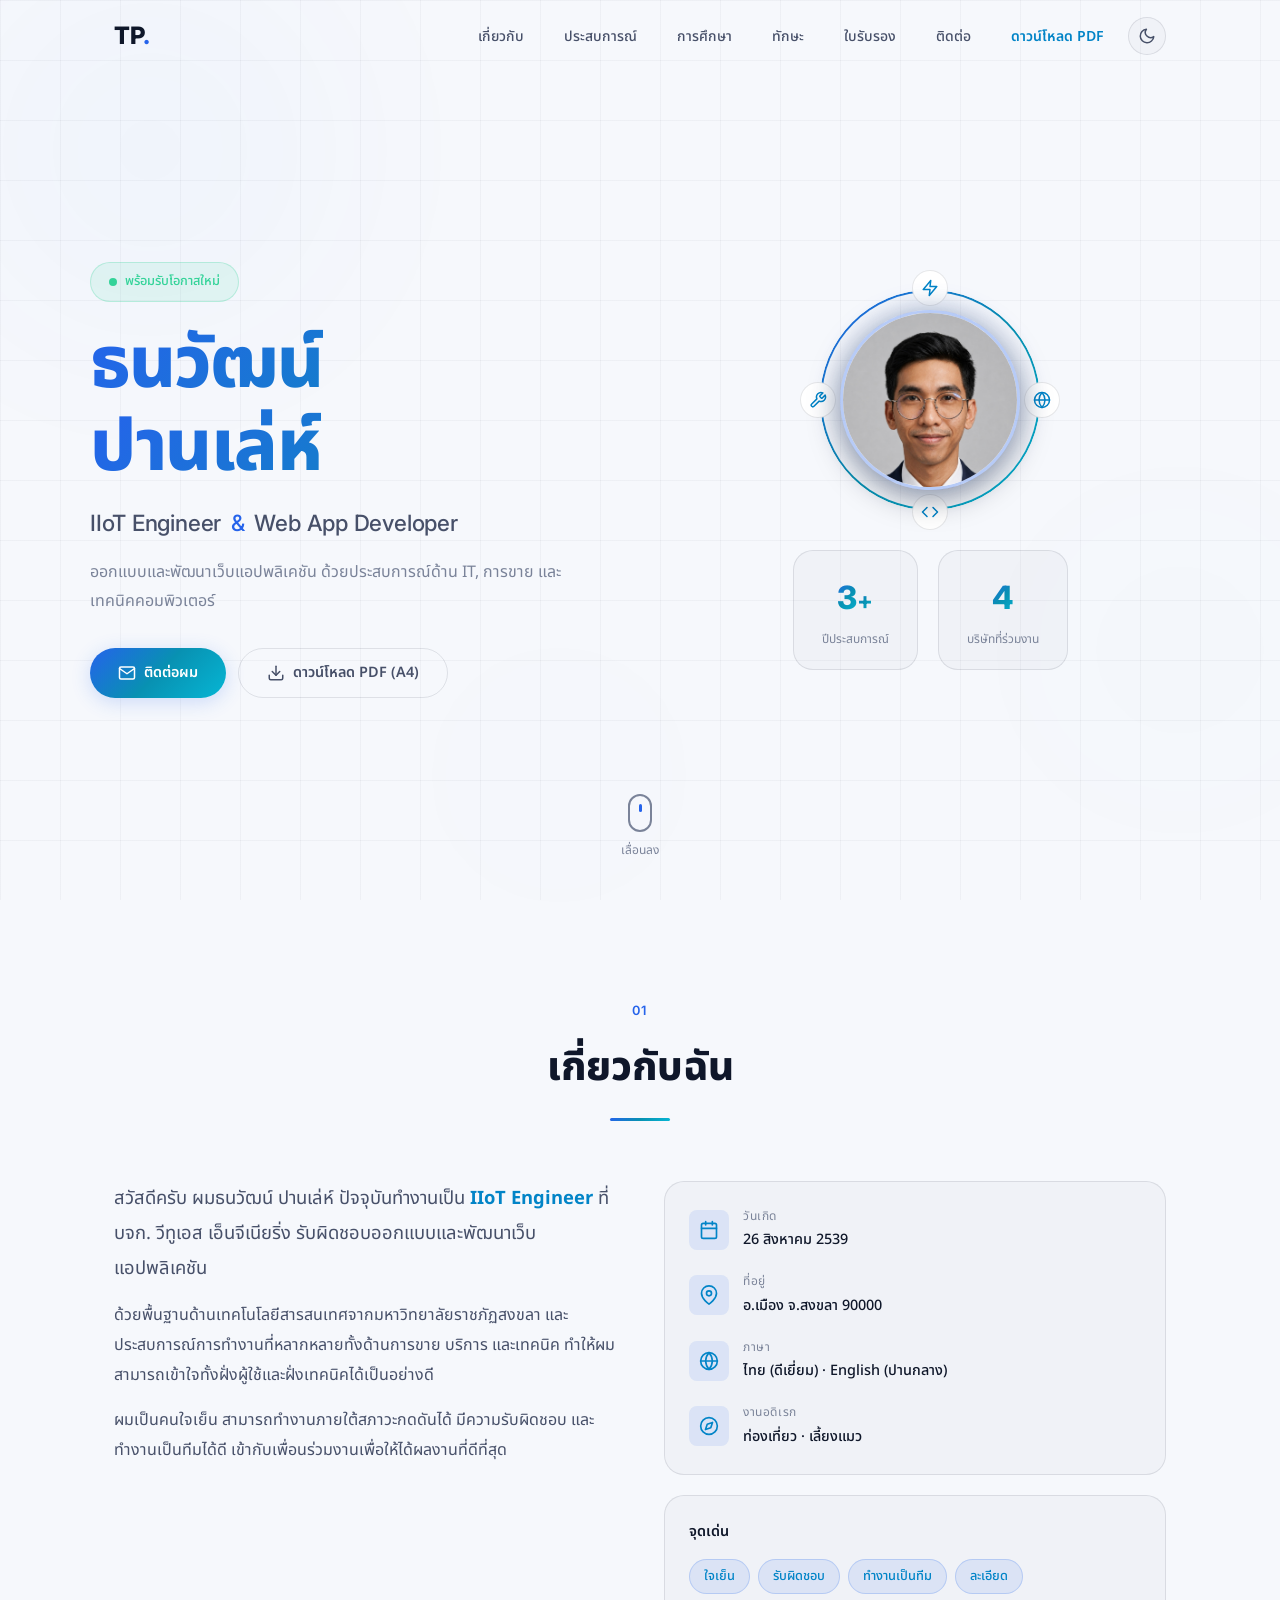
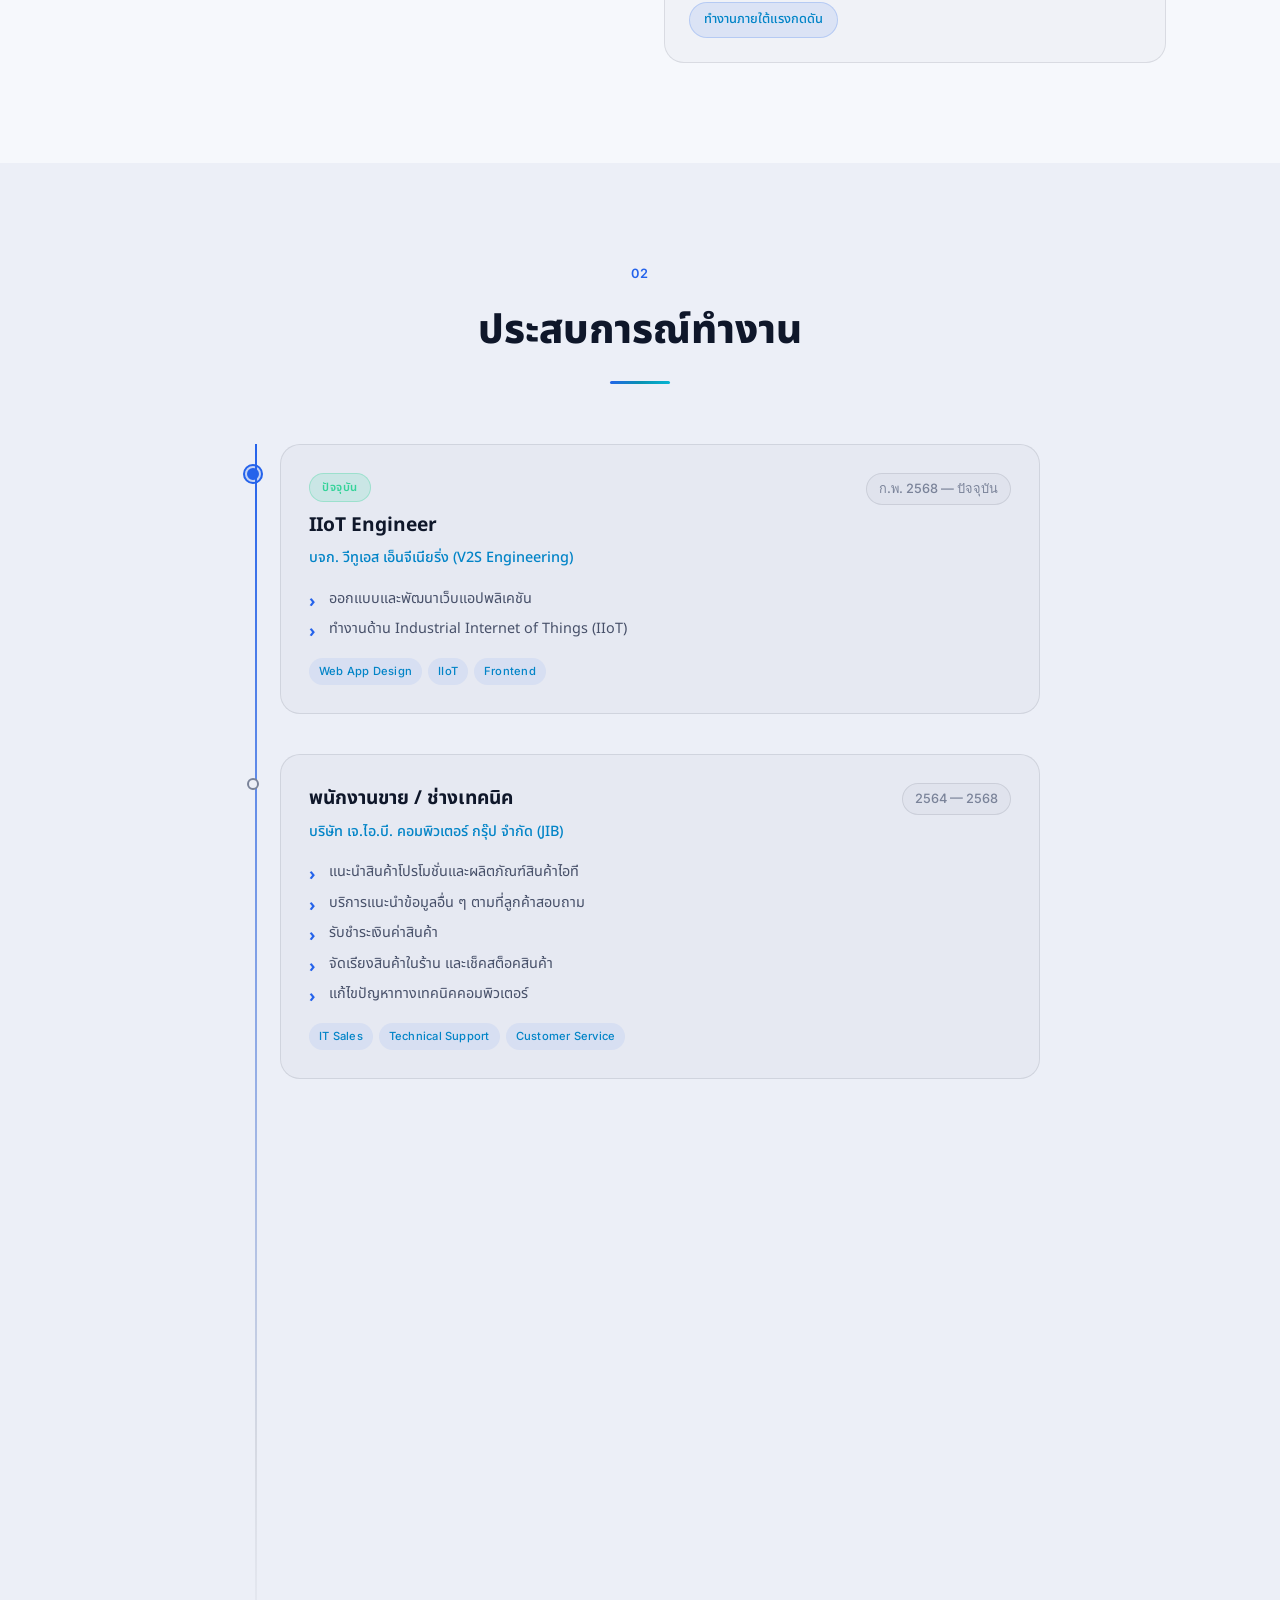
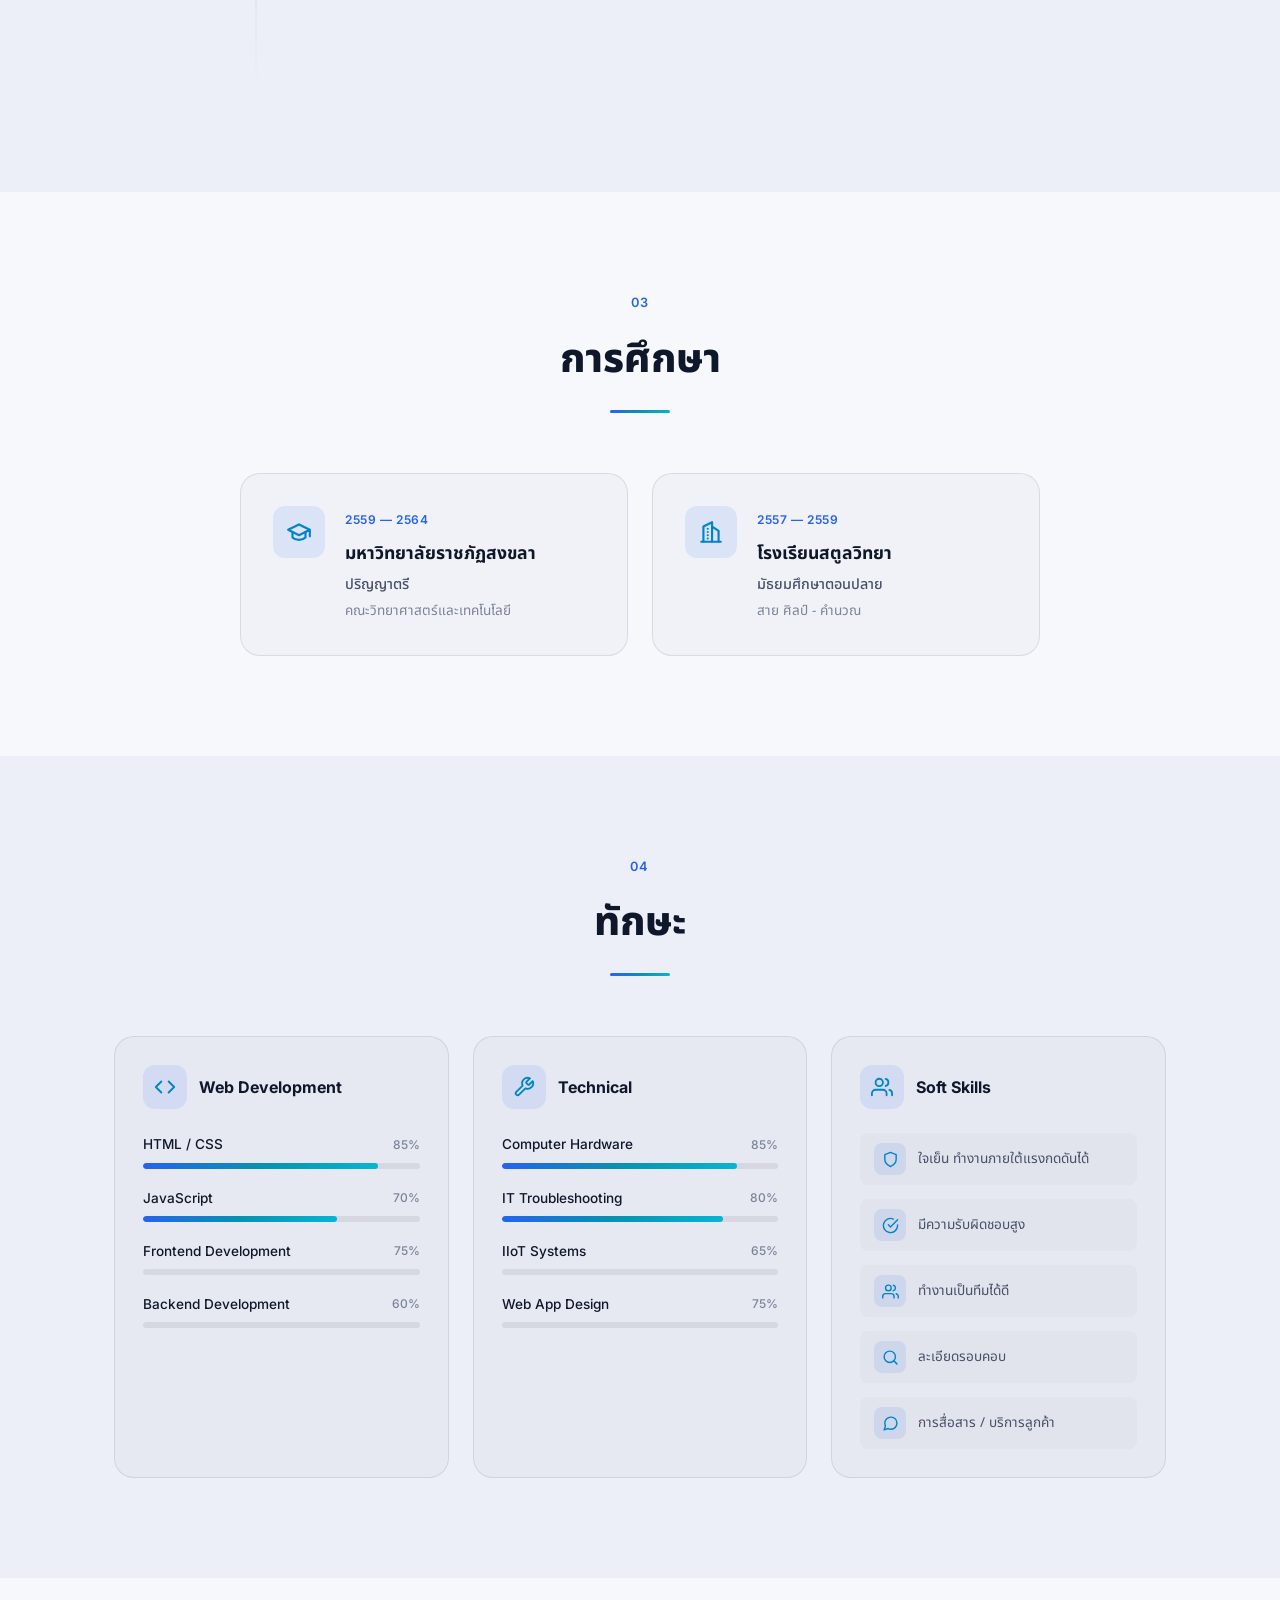
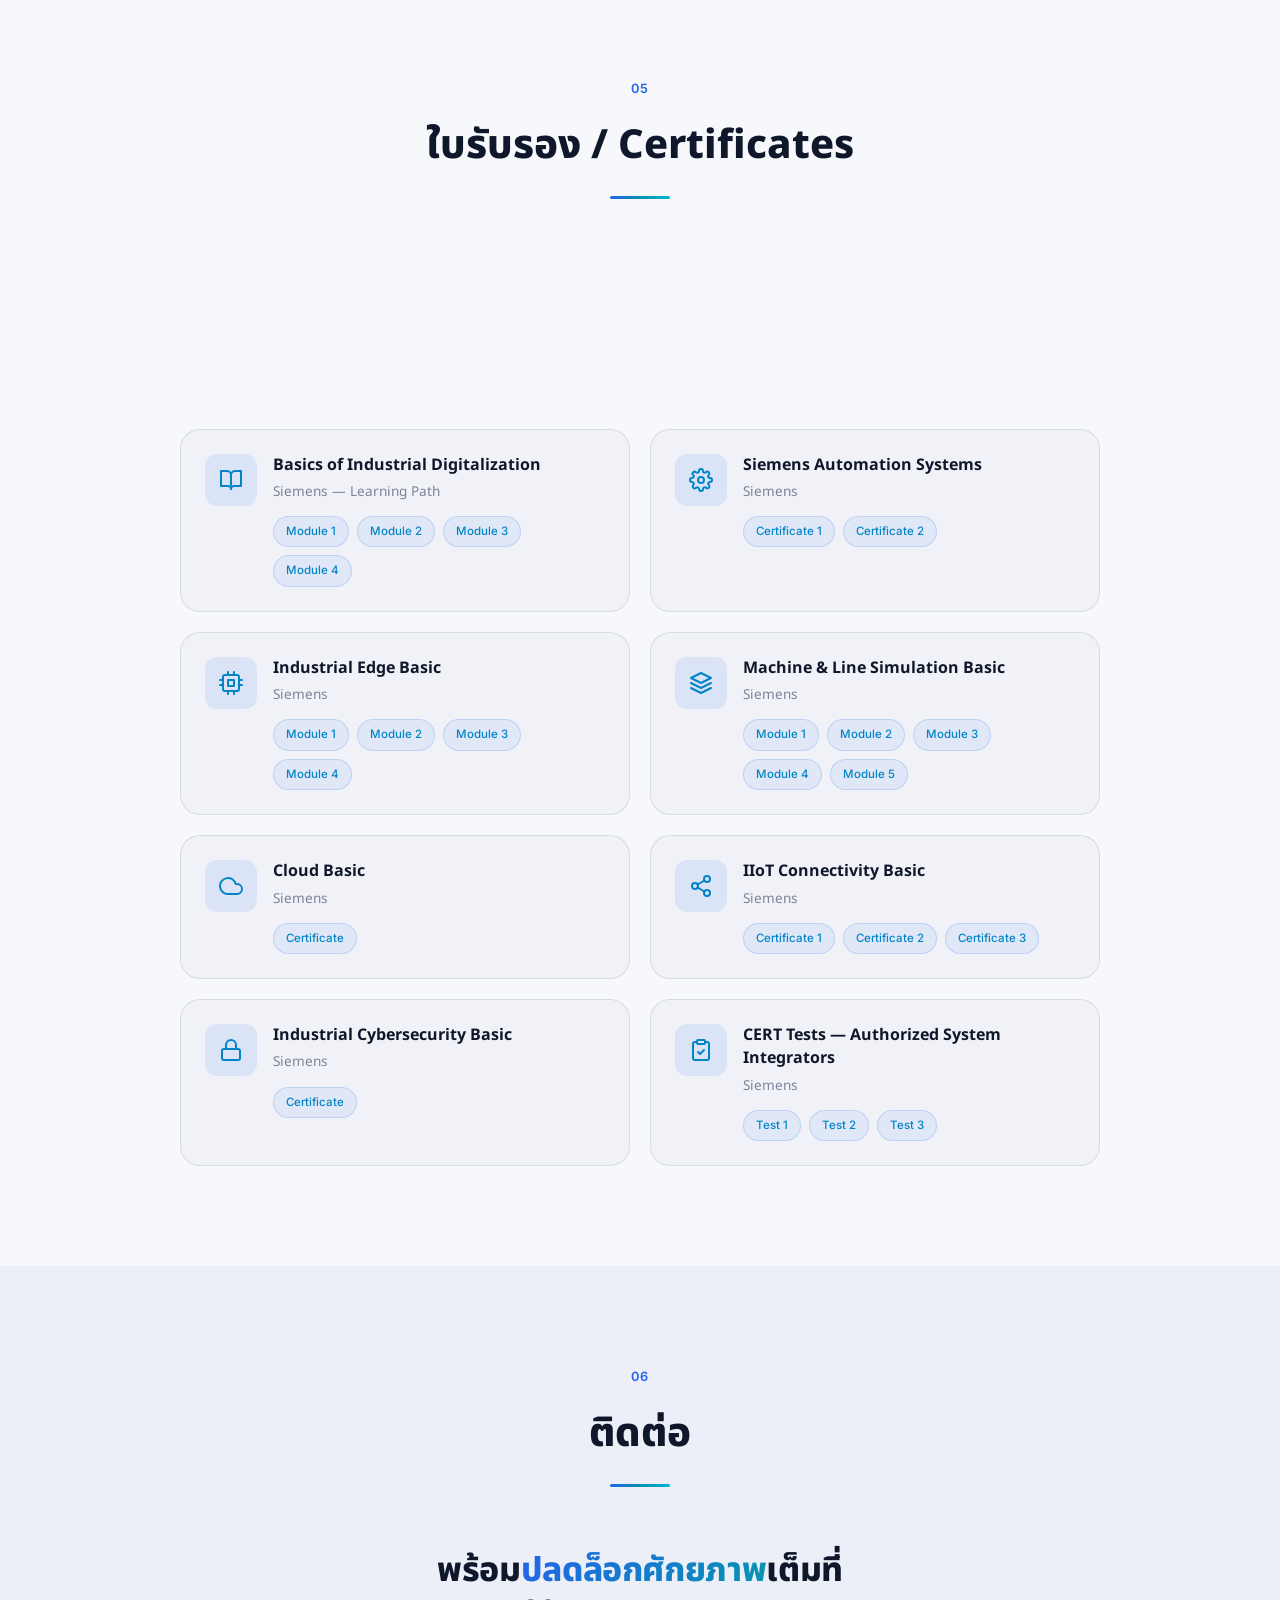
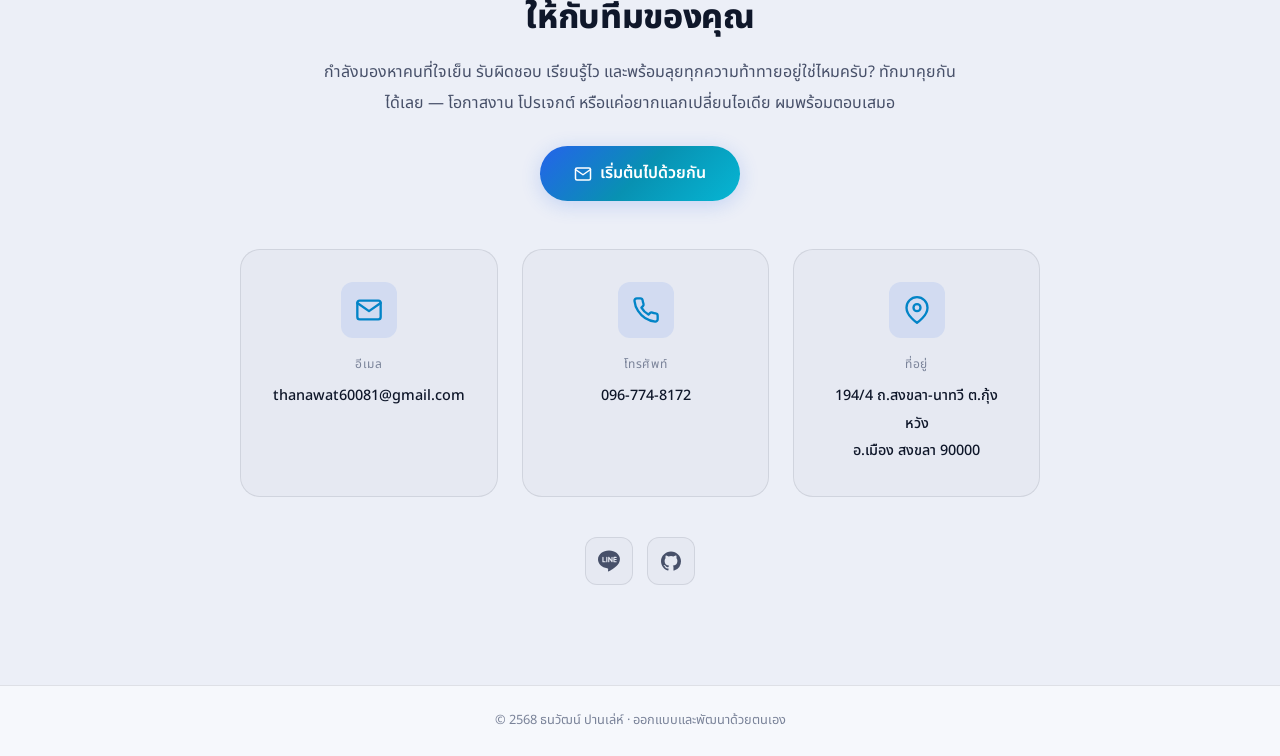
==== index.html @ e99da999 "Initial commit: resume website (single-page A4 PDF, no certificates) Co-Authored-By: Claude Opus 4.8" ====
<!DOCTYPE html>
<html lang="th">
<head>
    <meta charset="UTF-8">
    <meta name="viewport" content="width=device-width, initial-scale=1.0">
    <meta name="description" content="Resume - ธนวัฒน์ ปานเล่ห์ | IIoT Engineer & Web Developer">
    <title>ธนวัฒน์ ปานเล่ห์ — Resume</title>
    <script>
        // Apply saved/system theme before paint to avoid flash
        (function () {
            var t = localStorage.getItem('theme');
            if (t === 'light' || (!t && window.matchMedia('(prefers-color-scheme: light)').matches)) {
                document.documentElement.setAttribute('data-theme', 'light');
            }
        })();
    </script>
    <link rel="preconnect" href="https://fonts.googleapis.com">
    <link rel="preconnect" href="https://fonts.gstatic.com" crossorigin>
    <link href="https://fonts.googleapis.com/css2?family=Inter:wght@300;400;500;600;700;800;900&family=Noto+Sans+Thai:wght@300;400;500;600;700;800&display=swap" rel="stylesheet">
    <link rel="stylesheet" href="style.css?v=5">
</head>
<body>
    <!-- Scroll Progress -->
    <div class="scroll-progress" id="scrollProgress"></div>

    <!-- Animated Background -->
    <div class="bg-grid"></div>
    <div class="bg-glow bg-glow-1"></div>
    <div class="bg-glow bg-glow-2"></div>
    <div class="bg-glow bg-glow-3"></div>

    <!-- Navigation -->
    <nav class="nav" id="mainNav">
        <div class="nav-inner">
            <a href="#hero" class="nav-logo">TP<span class="accent-dot">.</span></a>
            <div class="nav-right">
                <div class="nav-links">
                    <a href="#about" class="nav-link" data-section="about">เกี่ยวกับ</a>
                    <a href="#experience" class="nav-link" data-section="experience">ประสบการณ์</a>
                    <a href="#education" class="nav-link" data-section="education">การศึกษา</a>
                    <a href="#skills" class="nav-link" data-section="skills">ทักษะ</a>
                    <a href="#certificates" class="nav-link" data-section="certificates">ใบรับรอง</a>
                    <a href="#contact" class="nav-link" data-section="contact">ติดต่อ</a>
                    <a href="Thanawat_Panley_Resume.pdf" download="Thanawat_Panley_Resume.pdf" class="nav-link" style="color: var(--accent-light); font-weight: 600;">ดาวน์โหลด PDF</a>
                </div>
                <button class="theme-toggle" id="themeToggle" aria-label="สลับโหมดสว่าง/มืด">
                    <svg class="icon-sun" width="18" height="18" viewBox="0 0 24 24" fill="none" stroke="currentColor" stroke-width="2" stroke-linecap="round" stroke-linejoin="round"><circle cx="12" cy="12" r="5"/><line x1="12" y1="1" x2="12" y2="3"/><line x1="12" y1="21" x2="12" y2="23"/><line x1="4.22" y1="4.22" x2="5.64" y2="5.64"/><line x1="18.36" y1="18.36" x2="19.78" y2="19.78"/><line x1="1" y1="12" x2="3" y2="12"/><line x1="21" y1="12" x2="23" y2="12"/><line x1="4.22" y1="19.78" x2="5.64" y2="18.36"/><line x1="18.36" y1="5.64" x2="19.78" y2="4.22"/></svg>
                    <svg class="icon-moon" width="18" height="18" viewBox="0 0 24 24" fill="none" stroke="currentColor" stroke-width="2" stroke-linecap="round" stroke-linejoin="round"><path d="M21 12.79A9 9 0 1 1 11.21 3 7 7 0 0 0 21 12.79z"/></svg>
                </button>
                <button class="nav-menu-btn" id="menuBtn" aria-label="Toggle menu">
                    <span></span><span></span><span></span>
                </button>
            </div>
        </div>
    </nav>

    <!-- Mobile Menu -->
    <div class="mobile-menu" id="mobileMenu">
        <a href="#about" class="mobile-link">เกี่ยวกับ</a>
        <a href="#experience" class="mobile-link">ประสบการณ์</a>
        <a href="#education" class="mobile-link">การศึกษา</a>
        <a href="#skills" class="mobile-link">ทักษะ</a>
        <a href="#certificates" class="mobile-link">ใบรับรอง</a>
        <a href="#contact" class="mobile-link">ติดต่อ</a>
        <a href="Thanawat_Panley_Resume.pdf" download="Thanawat_Panley_Resume.pdf" class="mobile-link" style="color: var(--accent-light); font-weight: 600;">ดาวน์โหลด PDF</a>
    </div>

    <!-- Hero Section -->
    <section class="hero" id="hero">
        <div class="hero-content">
            <div class="hero-text">
                <div class="hero-badge animate-in">
                    <span class="status-dot"></span>
                    พร้อมรับโอกาสใหม่
                </div>
                <h1 class="hero-name animate-in delay-1">
                    <span class="hero-name-th">ธนวัฒน์</span>
                    <span class="hero-name-th">ปานเล่ห์</span>
                </h1>
                <p class="hero-title animate-in delay-2">IIoT Engineer <span class="title-divider">&</span> Web App Developer</p>
                <p class="hero-subtitle animate-in delay-3">
                    ออกแบบและพัฒนาเว็บแอปพลิเคชัน ด้วยประสบการณ์ด้าน IT, การขาย และเทคนิคคอมพิวเตอร์
                </p>
                <div class="hero-actions animate-in delay-4">
                    <a href="#contact" class="btn btn-primary">
                        <svg width="18" height="18" viewBox="0 0 24 24" fill="none" stroke="currentColor" stroke-width="2" stroke-linecap="round" stroke-linejoin="round"><path d="M4 4h16c1.1 0 2 .9 2 2v12c0 1.1-.9 2-2 2H4c-1.1 0-2-.9-2-2V6c0-1.1.9-2 2-2z"/><polyline points="22,6 12,13 2,6"/></svg>
                        ติดต่อผม
                    </a>
                    <a href="Thanawat_Panley_Resume.pdf" download="Thanawat_Panley_Resume.pdf" class="btn btn-ghost">
                        <svg width="18" height="18" viewBox="0 0 24 24" fill="none" stroke="currentColor" stroke-width="2" stroke-linecap="round" stroke-linejoin="round"><path d="M21 15v4a2 2 0 0 1-2 2H5a2 2 0 0 1-2-2v-4"/><polyline points="7 10 12 15 17 10"/><line x1="12" y1="15" x2="12" y2="3"/></svg>
                        ดาวน์โหลด PDF (A4)
                    </a>
                </div>
            </div>
            <div class="hero-visual animate-in delay-2">
                <div class="hero-avatar">
                    <div class="avatar-ring"></div>
                    <img src="profile.jpg" alt="ธนวัฒน์ ปานเล่ห์" class="avatar-photo">
                    <div class="avatar-orbit">
                        <div class="orbit-dot" style="--i:0"><span><svg width="18" height="18" viewBox="0 0 24 24" fill="none" stroke="currentColor" stroke-width="2" stroke-linecap="round" stroke-linejoin="round"><polygon points="13 2 3 14 12 14 11 22 21 10 12 10 13 2"/></svg></span></div>
                        <div class="orbit-dot" style="--i:1"><span><svg width="18" height="18" viewBox="0 0 24 24" fill="none" stroke="currentColor" stroke-width="2" stroke-linecap="round" stroke-linejoin="round"><circle cx="12" cy="12" r="10"/><line x1="2" y1="12" x2="22" y2="12"/><path d="M12 2a15.3 15.3 0 0 1 4 10 15.3 15.3 0 0 1-4 10 15.3 15.3 0 0 1-4-10 15.3 15.3 0 0 1 4-10z"/></svg></span></div>
                        <div class="orbit-dot" style="--i:2"><span><svg width="18" height="18" viewBox="0 0 24 24" fill="none" stroke="currentColor" stroke-width="2" stroke-linecap="round" stroke-linejoin="round"><polyline points="16 18 22 12 16 6"/><polyline points="8 6 2 12 8 18"/></svg></span></div>
                        <div class="orbit-dot" style="--i:3"><span><svg width="18" height="18" viewBox="0 0 24 24" fill="none" stroke="currentColor" stroke-width="2" stroke-linecap="round" stroke-linejoin="round"><path d="M14.7 6.3a1 1 0 0 0 0 1.4l1.6 1.6a1 1 0 0 0 1.4 0l3.77-3.77a6 6 0 0 1-7.94 7.94l-6.91 6.91a2.12 2.12 0 0 1-3-3l6.91-6.91a6 6 0 0 1 7.94-7.94l-3.76 3.76z"/></svg></span></div>
                    </div>
                </div>
                <div class="hero-stats">
                    <div class="stat-card">
                        <span class="stat-number" data-target="3">0</span><span class="stat-suffix">+</span>
                        <span class="stat-label">ปีประสบการณ์</span>
                    </div>
                    <div class="stat-card">
                        <span class="stat-number" data-target="4">0</span>
                        <span class="stat-label">บริษัทที่ร่วมงาน</span>
                    </div>
                </div>
            </div>
        </div>
        <div class="scroll-indicator animate-in delay-5">
            <div class="scroll-mouse">
                <div class="scroll-wheel"></div>
            </div>
            <span>เลื่อนลง</span>
        </div>
    </section>

    <!-- About Section -->
    <section class="section" id="about">
        <div class="container">
            <div class="section-header">
                <span class="section-tag">01</span>
                <h2 class="section-title">เกี่ยวกับฉัน</h2>
                <div class="section-line"></div>
            </div>
            <div class="about-grid">
                <div class="about-text reveal">
                    <p class="about-lead">
                        สวัสดีครับ ผมธนวัฒน์ ปานเล่ห์ ปัจจุบันทำงานเป็น <strong>IIoT Engineer</strong> 
                        ที่ บจก. วีทูเอส เอ็นจีเนียริ่ง รับผิดชอบออกแบบและพัฒนาเว็บแอปพลิเคชัน
                    </p>
                    <p>
                        ด้วยพื้นฐานด้านเทคโนโลยีสารสนเทศจากมหาวิทยาลัยราชภัฏสงขลา 
                        และประสบการณ์การทำงานที่หลากหลายทั้งด้านการขาย บริการ และเทคนิค 
                        ทำให้ผมสามารถเข้าใจทั้งฝั่งผู้ใช้และฝั่งเทคนิคได้เป็นอย่างดี
                    </p>
                    <p>
                        ผมเป็นคนใจเย็น สามารถทำงานภายใต้สภาวะกดดันได้ มีความรับผิดชอบ 
                        และทำงานเป็นทีมได้ดี เข้ากับเพื่อนร่วมงานเพื่อให้ได้ผลงานที่ดีที่สุด
                    </p>
                </div>
                <div class="about-info reveal">
                    <div class="info-card">
                        <div class="info-item">
                            <span class="info-icon"><svg width="20" height="20" viewBox="0 0 24 24" fill="none" stroke="currentColor" stroke-width="2" stroke-linecap="round" stroke-linejoin="round"><rect x="3" y="4" width="18" height="18" rx="2" ry="2"/><line x1="16" y1="2" x2="16" y2="6"/><line x1="8" y1="2" x2="8" y2="6"/><line x1="3" y1="10" x2="21" y2="10"/></svg></span>
                            <div>
                                <span class="info-label">วันเกิด</span>
                                <span class="info-value">26 สิงหาคม 2539</span>
                            </div>
                        </div>
                        <div class="info-item">
                            <span class="info-icon"><svg width="20" height="20" viewBox="0 0 24 24" fill="none" stroke="currentColor" stroke-width="2" stroke-linecap="round" stroke-linejoin="round"><path d="M21 10c0 7-9 13-9 13s-9-6-9-13a9 9 0 0 1 18 0z"/><circle cx="12" cy="10" r="3"/></svg></span>
                            <div>
                                <span class="info-label">ที่อยู่</span>
                                <span class="info-value">อ.เมือง จ.สงขลา 90000</span>
                            </div>
                        </div>
                        <div class="info-item">
                            <span class="info-icon"><svg width="20" height="20" viewBox="0 0 24 24" fill="none" stroke="currentColor" stroke-width="2" stroke-linecap="round" stroke-linejoin="round"><circle cx="12" cy="12" r="10"/><line x1="2" y1="12" x2="22" y2="12"/><path d="M12 2a15.3 15.3 0 0 1 4 10 15.3 15.3 0 0 1-4 10 15.3 15.3 0 0 1-4-10 15.3 15.3 0 0 1 4-10z"/></svg></span>
                            <div>
                                <span class="info-label">ภาษา</span>
                                <span class="info-value">ไทย (ดีเยี่ยม) · English (ปานกลาง)</span>
                            </div>
                        </div>
                        <div class="info-item">
                            <span class="info-icon"><svg width="20" height="20" viewBox="0 0 24 24" fill="none" stroke="currentColor" stroke-width="2" stroke-linecap="round" stroke-linejoin="round"><circle cx="12" cy="12" r="10"/><polygon points="16.24 7.76 14.12 14.12 7.76 16.24 9.88 9.88 16.24 7.76"/></svg></span>
                            <div>
                                <span class="info-label">งานอดิเรก</span>
                                <span class="info-value">ท่องเที่ยว · เลี้ยงแมว</span>
                            </div>
                        </div>
                    </div>
                    <div class="strengths-card">
                        <h3 class="strengths-title">จุดเด่น</h3>
                        <div class="strength-tags">
                            <span class="tag">ใจเย็น</span>
                            <span class="tag">รับผิดชอบ</span>
                            <span class="tag">ทำงานเป็นทีม</span>
                            <span class="tag">ละเอียด</span>
                            <span class="tag">ทำงานภายใต้แรงกดดัน</span>
                        </div>
                    </div>
                </div>
            </div>
        </div>
    </section>

    <!-- Experience Section -->
    <section class="section section-dark" id="experience">
        <div class="container">
            <div class="section-header">
                <span class="section-tag">02</span>
                <h2 class="section-title">ประสบการณ์ทำงาน</h2>
                <div class="section-line"></div>
            </div>
            <div class="timeline">
                <!-- V2S Engineering -->
                <div class="timeline-item reveal">
                    <div class="timeline-marker current">
                        <div class="marker-pulse"></div>
                    </div>
                    <div class="timeline-content">
                        <div class="timeline-header">
                            <div>
                                <span class="timeline-badge current-badge">ปัจจุบัน</span>
                                <h3 class="timeline-title">IIoT Engineer</h3>
                                <p class="timeline-company">บจก. วีทูเอส เอ็นจีเนียริ่ง (V2S Engineering)</p>
                            </div>
                            <span class="timeline-date">ก.พ. 2568 — ปัจจุบัน</span>
                        </div>
                        <ul class="timeline-details">
                            <li>ออกแบบและพัฒนาเว็บแอปพลิเคชัน</li>
                            <li>ทำงานด้าน Industrial Internet of Things (IIoT)</li>
                        </ul>
                        <div class="timeline-tags">
                            <span>Web App Design</span>
                            <span>IIoT</span>
                            <span>Frontend</span>
                        </div>
                    </div>
                </div>

                <!-- JIB -->
                <div class="timeline-item reveal">
                    <div class="timeline-marker"></div>
                    <div class="timeline-content">
                        <div class="timeline-header">
                            <div>
                                <h3 class="timeline-title">พนักงานขาย / ช่างเทคนิค</h3>
                                <p class="timeline-company">บริษัท เจ.ไอ.บี. คอมพิวเตอร์ กรุ๊ป จำกัด (JIB)</p>
                            </div>
                            <span class="timeline-date">2564 — 2568</span>
                        </div>
                        <ul class="timeline-details">
                            <li>แนะนำสินค้าโปรโมชั่นและผลิตภัณฑ์สินค้าไอที</li>
                            <li>บริการแนะนำข้อมูลอื่น ๆ ตามที่ลูกค้าสอบถาม</li>
                            <li>รับชำระเงินค่าสินค้า</li>
                            <li>จัดเรียงสินค้าในร้าน และเช็คสต็อคสินค้า</li>
                            <li>แก้ไขปัญหาทางเทคนิคคอมพิวเตอร์</li>
                        </ul>
                        <div class="timeline-tags">
                            <span>IT Sales</span>
                            <span>Technical Support</span>
                            <span>Customer Service</span>
                        </div>
                    </div>
                </div>

                <!-- Strom Technology -->
                <div class="timeline-item reveal">
                    <div class="timeline-marker"></div>
                    <div class="timeline-content">
                        <div class="timeline-header">
                            <div>
                                <span class="timeline-badge intern-badge">ฝึกงาน</span>
                                <h3 class="timeline-title">Website Designer</h3>
                                <p class="timeline-company">บริษัทสตรอมเทคโนโลยี</p>
                            </div>
                            <span class="timeline-date">2562</span>
                        </div>
                        <ul class="timeline-details">
                            <li>ออกแบบเว็บไซต์ บ้านขายดี.com</li>
                            <li>พัฒนาทั้ง Front-end และ Back-end</li>
                        </ul>
                        <div class="timeline-tags">
                            <span>Web Design</span>
                            <span>Frontend</span>
                            <span>Backend</span>
                        </div>
                    </div>
                </div>

                <!-- Swensen's -->
                <div class="timeline-item reveal">
                    <div class="timeline-marker"></div>
                    <div class="timeline-content">
                        <div class="timeline-header">
                            <div>
                                <h3 class="timeline-title">พนักงานแต่งไอศครีม</h3>
                                <p class="timeline-company">Swensen's (โลตัสสงขลา)</p>
                            </div>
                            <span class="timeline-date">2559 — 2561</span>
                        </div>
                        <ul class="timeline-details">
                            <li>ตักแต่งไอศครีม</li>
                            <li>รับชำระเงินค่าสินค้า</li>
                            <li>แนะนำโปรโมชั่น</li>
                        </ul>
                        <div class="timeline-tags">
                            <span>Service</span>
                            <span>Cashier</span>
                        </div>
                    </div>
                </div>
            </div>
        </div>
    </section>

    <!-- Education Section -->
    <section class="section" id="education">
        <div class="container">
            <div class="section-header">
                <span class="section-tag">03</span>
                <h2 class="section-title">การศึกษา</h2>
                <div class="section-line"></div>
            </div>
            <div class="edu-grid">
                <div class="edu-card reveal">
                    <div class="edu-icon"><svg width="26" height="26" viewBox="0 0 24 24" fill="none" stroke="currentColor" stroke-width="2" stroke-linecap="round" stroke-linejoin="round"><path d="M22 10v6M2 10l10-5 10 5-10 5z"/><path d="M6 12v5c3 3 9 3 12 0v-5"/></svg></div>
                    <div class="edu-info">
                        <span class="edu-year">2559 — 2564</span>
                        <h3 class="edu-school">มหาวิทยาลัยราชภัฏสงขลา</h3>
                        <p class="edu-degree">ปริญญาตรี</p>
                        <p class="edu-faculty">คณะวิทยาศาสตร์และเทคโนโลยี</p>
                    </div>
                </div>
                <div class="edu-card reveal">
                    <div class="edu-icon"><svg width="26" height="26" viewBox="0 0 24 24" fill="none" stroke="currentColor" stroke-width="2" stroke-linecap="round" stroke-linejoin="round"><path d="M3 21h18"/><path d="M5 21V7l8-4v18"/><path d="M19 21V11l-6-4"/><line x1="9" y1="9" x2="9" y2="9.01"/><line x1="9" y1="12" x2="9" y2="12.01"/><line x1="9" y1="15" x2="9" y2="15.01"/><line x1="9" y1="18" x2="9" y2="18.01"/></svg></div>
                    <div class="edu-info">
                        <span class="edu-year">2557 — 2559</span>
                        <h3 class="edu-school">โรงเรียนสตูลวิทยา</h3>
                        <p class="edu-degree">มัธยมศึกษาตอนปลาย</p>
                        <p class="edu-faculty">สาย ศิลป์ - คำนวณ</p>
                    </div>
                </div>
            </div>
        </div>
    </section>

    <!-- Skills Section -->
    <section class="section section-dark" id="skills">
        <div class="container">
            <div class="section-header">
                <span class="section-tag">04</span>
                <h2 class="section-title">ทักษะ</h2>
                <div class="section-line"></div>
            </div>
            <div class="skills-grid">
                <div class="skill-category reveal">
                    <div class="skill-cat-header">
                        <span class="skill-cat-icon"><svg width="22" height="22" viewBox="0 0 24 24" fill="none" stroke="currentColor" stroke-width="2" stroke-linecap="round" stroke-linejoin="round"><polyline points="16 18 22 12 16 6"/><polyline points="8 6 2 12 8 18"/></svg></span>
                        <h3>Web Development</h3>
                    </div>
                    <div class="skill-items">
                        <div class="skill-item">
                            <div class="skill-info">
                                <span>HTML / CSS</span>
                                <span class="skill-pct">85%</span>
                            </div>
                            <div class="skill-bar"><div class="skill-fill" data-width="85"></div></div>
                        </div>
                        <div class="skill-item">
                            <div class="skill-info">
                                <span>JavaScript</span>
                                <span class="skill-pct">70%</span>
                            </div>
                            <div class="skill-bar"><div class="skill-fill" data-width="70"></div></div>
                        </div>
                        <div class="skill-item">
                            <div class="skill-info">
                                <span>Frontend Development</span>
                                <span class="skill-pct">75%</span>
                            </div>
                            <div class="skill-bar"><div class="skill-fill" data-width="75"></div></div>
                        </div>
                        <div class="skill-item">
                            <div class="skill-info">
                                <span>Backend Development</span>
                                <span class="skill-pct">60%</span>
                            </div>
                            <div class="skill-bar"><div class="skill-fill" data-width="60"></div></div>
                        </div>
                    </div>
                </div>
                <div class="skill-category reveal">
                    <div class="skill-cat-header">
                        <span class="skill-cat-icon"><svg width="22" height="22" viewBox="0 0 24 24" fill="none" stroke="currentColor" stroke-width="2" stroke-linecap="round" stroke-linejoin="round"><path d="M14.7 6.3a1 1 0 0 0 0 1.4l1.6 1.6a1 1 0 0 0 1.4 0l3.77-3.77a6 6 0 0 1-7.94 7.94l-6.91 6.91a2.12 2.12 0 0 1-3-3l6.91-6.91a6 6 0 0 1 7.94-7.94l-3.76 3.76z"/></svg></span>
                        <h3>Technical</h3>
                    </div>
                    <div class="skill-items">
                        <div class="skill-item">
                            <div class="skill-info">
                                <span>Computer Hardware</span>
                                <span class="skill-pct">85%</span>
                            </div>
                            <div class="skill-bar"><div class="skill-fill" data-width="85"></div></div>
                        </div>
                        <div class="skill-item">
                            <div class="skill-info">
                                <span>IT Troubleshooting</span>
                                <span class="skill-pct">80%</span>
                            </div>
                            <div class="skill-bar"><div class="skill-fill" data-width="80"></div></div>
                        </div>
                        <div class="skill-item">
                            <div class="skill-info">
                                <span>IIoT Systems</span>
                                <span class="skill-pct">65%</span>
                            </div>
                            <div class="skill-bar"><div class="skill-fill" data-width="65"></div></div>
                        </div>
                        <div class="skill-item">
                            <div class="skill-info">
                                <span>Web App Design</span>
                                <span class="skill-pct">75%</span>
                            </div>
                            <div class="skill-bar"><div class="skill-fill" data-width="75"></div></div>
                        </div>
                    </div>
                </div>
                <div class="skill-category reveal">
                    <div class="skill-cat-header">
                        <span class="skill-cat-icon"><svg width="22" height="22" viewBox="0 0 24 24" fill="none" stroke="currentColor" stroke-width="2" stroke-linecap="round" stroke-linejoin="round"><path d="M17 21v-2a4 4 0 0 0-4-4H5a4 4 0 0 0-4 4v2"/><circle cx="9" cy="7" r="4"/><path d="M23 21v-2a4 4 0 0 0-3-3.87"/><path d="M16 3.13a4 4 0 0 1 0 7.75"/></svg></span>
                        <h3>Soft Skills</h3>
                    </div>
                    <div class="soft-skills">
                        <div class="soft-skill">
                            <div class="soft-skill-icon"><svg width="17" height="17" viewBox="0 0 24 24" fill="none" stroke="currentColor" stroke-width="2" stroke-linecap="round" stroke-linejoin="round"><path d="M12 22s8-4 8-10V5l-8-3-8 3v7c0 6 8 10 8 10z"/></svg></div>
                            <span>ใจเย็น ทำงานภายใต้แรงกดดันได้</span>
                        </div>
                        <div class="soft-skill">
                            <div class="soft-skill-icon"><svg width="17" height="17" viewBox="0 0 24 24" fill="none" stroke="currentColor" stroke-width="2" stroke-linecap="round" stroke-linejoin="round"><path d="M22 11.08V12a10 10 0 1 1-5.93-9.14"/><polyline points="22 4 12 14.01 9 11.01"/></svg></div>
                            <span>มีความรับผิดชอบสูง</span>
                        </div>
                        <div class="soft-skill">
                            <div class="soft-skill-icon"><svg width="17" height="17" viewBox="0 0 24 24" fill="none" stroke="currentColor" stroke-width="2" stroke-linecap="round" stroke-linejoin="round"><path d="M17 21v-2a4 4 0 0 0-4-4H5a4 4 0 0 0-4 4v2"/><circle cx="9" cy="7" r="4"/><path d="M23 21v-2a4 4 0 0 0-3-3.87"/><path d="M16 3.13a4 4 0 0 1 0 7.75"/></svg></div>
                            <span>ทำงานเป็นทีมได้ดี</span>
                        </div>
                        <div class="soft-skill">
                            <div class="soft-skill-icon"><svg width="17" height="17" viewBox="0 0 24 24" fill="none" stroke="currentColor" stroke-width="2" stroke-linecap="round" stroke-linejoin="round"><circle cx="11" cy="11" r="8"/><line x1="21" y1="21" x2="16.65" y2="16.65"/></svg></div>
                            <span>ละเอียดรอบคอบ</span>
                        </div>
                        <div class="soft-skill">
                            <div class="soft-skill-icon"><svg width="17" height="17" viewBox="0 0 24 24" fill="none" stroke="currentColor" stroke-width="2" stroke-linecap="round" stroke-linejoin="round"><path d="M21 11.5a8.38 8.38 0 0 1-.9 3.8 8.5 8.5 0 0 1-7.6 4.7 8.38 8.38 0 0 1-3.8-.9L3 21l1.9-5.7a8.38 8.38 0 0 1-.9-3.8 8.5 8.5 0 0 1 4.7-7.6 8.38 8.38 0 0 1 3.8-.9h.5a8.48 8.48 0 0 1 8 8v.5z"/></svg></div>
                            <span>การสื่อสาร / บริการลูกค้า</span>
                        </div>
                    </div>
                </div>
            </div>
        </div>
    </section>

    <!-- Certificates Section -->
    <section class="section" id="certificates">
        <div class="container">
            <div class="section-header">
                <span class="section-tag">05</span>
                <h2 class="section-title">ใบรับรอง / Certificates</h2>
                <div class="section-line"></div>
            </div>
            <div class="cert-grid">
                <!-- Main Certificate -->
                <a href="CertificateSiemens_ThanawatPanley/26 คุณธนวัฒน์ ปานเล่ห์.pdf" target="_blank" class="cert-card cert-card-featured reveal">
                    <div class="cert-icon"><svg width="24" height="24" viewBox="0 0 24 24" fill="none" stroke="currentColor" stroke-width="2" stroke-linecap="round" stroke-linejoin="round"><circle cx="12" cy="8" r="7"/><polyline points="8.21 13.89 7 23 12 20 17 23 15.79 13.88"/></svg></div>
                    <div class="cert-info">
                        <span class="cert-badge featured-badge">ใบรับรองหลักสูตร</span>
                        <h3 class="cert-name">Robotic Process Automation (RPA) for Daily Use with AI Agents</h3>
                        <p class="cert-issuer">ยกระดับงานประจำวันสู่ระบบอัตโนมัติด้วย RPA และ AI Agents · Siemens</p>
                    </div>
                    <div class="cert-action">
                        <svg width="20" height="20" viewBox="0 0 24 24" fill="none" stroke="currentColor" stroke-width="2" stroke-linecap="round" stroke-linejoin="round"><path d="M18 13v6a2 2 0 0 1-2 2H5a2 2 0 0 1-2-2V8a2 2 0 0 1 2-2h6"/><polyline points="15 3 21 3 21 9"/><line x1="10" y1="14" x2="21" y2="3"/></svg>
                    </div>
                </a>

                <!-- Learning Path -->
                <div class="cert-card reveal">
                    <div class="cert-icon"><svg width="24" height="24" viewBox="0 0 24 24" fill="none" stroke="currentColor" stroke-width="2" stroke-linecap="round" stroke-linejoin="round"><path d="M2 3h6a4 4 0 0 1 4 4v14a3 3 0 0 0-3-3H2z"/><path d="M22 3h-6a4 4 0 0 0-4 4v14a3 3 0 0 1 3-3h7z"/></svg></div>
                    <div class="cert-info">
                        <h3 class="cert-name">Basics of Industrial Digitalization</h3>
                        <p class="cert-issuer">Siemens — Learning Path</p>
                        <div class="cert-files">
                            <a href="CertificateSiemens_ThanawatPanley/Learning Path Basics of Industrial Digitalization/Confirmation1_1.pdf" target="_blank">Module 1</a>
                            <a href="CertificateSiemens_ThanawatPanley/Learning Path Basics of Industrial Digitalization/Confirmation1_2.pdf" target="_blank">Module 2</a>
                            <a href="CertificateSiemens_ThanawatPanley/Learning Path Basics of Industrial Digitalization/Confirmation1_3.pdf" target="_blank">Module 3</a>
                            <a href="CertificateSiemens_ThanawatPanley/Learning Path Basics of Industrial Digitalization/Confirmation1_4.pdf" target="_blank">Module 4</a>
                        </div>
                    </div>
                </div>

                <!-- Siemens Automation Systems -->
                <div class="cert-card reveal">
                    <div class="cert-icon"><svg width="24" height="24" viewBox="0 0 24 24" fill="none" stroke="currentColor" stroke-width="2" stroke-linecap="round" stroke-linejoin="round"><circle cx="12" cy="12" r="3"/><path d="M19.4 15a1.65 1.65 0 0 0 .33 1.82l.06.06a2 2 0 1 1-2.83 2.83l-.06-.06a1.65 1.65 0 0 0-1.82-.33 1.65 1.65 0 0 0-1 1.51V21a2 2 0 0 1-4 0v-.09A1.65 1.65 0 0 0 9 19.4a1.65 1.65 0 0 0-1.82.33l-.06.06a2 2 0 1 1-2.83-2.83l.06-.06a1.65 1.65 0 0 0 .33-1.82 1.65 1.65 0 0 0-1.51-1H3a2 2 0 0 1 0-4h.09A1.65 1.65 0 0 0 4.6 9a1.65 1.65 0 0 0-.33-1.82l-.06-.06a2 2 0 1 1 2.83-2.83l.06.06a1.65 1.65 0 0 0 1.82.33H9a1.65 1.65 0 0 0 1-1.51V3a2 2 0 0 1 4 0v.09a1.65 1.65 0 0 0 1 1.51 1.65 1.65 0 0 0 1.82-.33l.06-.06a2 2 0 1 1 2.83 2.83l-.06.06a1.65 1.65 0 0 0-.33 1.82V9a1.65 1.65 0 0 0 1.51 1H21a2 2 0 0 1 0 4h-.09a1.65 1.65 0 0 0-1.51 1z"/></svg></div>
                    <div class="cert-info">
                        <h3 class="cert-name">Siemens Automation Systems</h3>
                        <p class="cert-issuer">Siemens</p>
                        <div class="cert-files">
                            <a href="CertificateSiemens_ThanawatPanley/Siemens Automation Systems 2/Certificate - Siemens1.pdf" target="_blank">Certificate 1</a>
                            <a href="CertificateSiemens_ThanawatPanley/Siemens Automation Systems 2/Certificate - Siemens2.pdf" target="_blank">Certificate 2</a>
                        </div>
                    </div>
                </div>

                <!-- Industrial Edge Basic -->
                <div class="cert-card reveal">
                    <div class="cert-icon"><svg width="24" height="24" viewBox="0 0 24 24" fill="none" stroke="currentColor" stroke-width="2" stroke-linecap="round" stroke-linejoin="round"><rect x="4" y="4" width="16" height="16" rx="2"/><rect x="9" y="9" width="6" height="6"/><line x1="9" y1="1" x2="9" y2="4"/><line x1="15" y1="1" x2="15" y2="4"/><line x1="9" y1="20" x2="9" y2="23"/><line x1="15" y1="20" x2="15" y2="23"/><line x1="20" y1="9" x2="23" y2="9"/><line x1="20" y1="14" x2="23" y2="14"/><line x1="1" y1="9" x2="4" y2="9"/><line x1="1" y1="14" x2="4" y2="14"/></svg></div>
                    <div class="cert-info">
                        <h3 class="cert-name">Industrial Edge Basic</h3>
                        <p class="cert-issuer">Siemens</p>
                        <div class="cert-files">
                            <a href="CertificateSiemens_ThanawatPanley/Industrial Edge Basic3/Confirmation3_1.pdf" target="_blank">Module 1</a>
                            <a href="CertificateSiemens_ThanawatPanley/Industrial Edge Basic3/Confirmation3_2.pdf" target="_blank">Module 2</a>
                            <a href="CertificateSiemens_ThanawatPanley/Industrial Edge Basic3/Confirmation3_3.pdf" target="_blank">Module 3</a>
                            <a href="CertificateSiemens_ThanawatPanley/Industrial Edge Basic3/Confirmation3_4.pdf" target="_blank">Module 4</a>
                        </div>
                    </div>
                </div>

                <!-- Machine & Line Simulation -->
                <div class="cert-card reveal">
                    <div class="cert-icon"><svg width="24" height="24" viewBox="0 0 24 24" fill="none" stroke="currentColor" stroke-width="2" stroke-linecap="round" stroke-linejoin="round"><polygon points="12 2 2 7 12 12 22 7 12 2"/><polyline points="2 17 12 22 22 17"/><polyline points="2 12 12 17 22 12"/></svg></div>
                    <div class="cert-info">
                        <h3 class="cert-name">Machine & Line Simulation Basic</h3>
                        <p class="cert-issuer">Siemens</p>
                        <div class="cert-files">
                            <a href="CertificateSiemens_ThanawatPanley/Machine & Line Simulation Basic4/Confirmation4_1.pdf" target="_blank">Module 1</a>
                            <a href="CertificateSiemens_ThanawatPanley/Machine & Line Simulation Basic4/Confirmation4_2.pdf" target="_blank">Module 2</a>
                            <a href="CertificateSiemens_ThanawatPanley/Machine & Line Simulation Basic4/Confirmation4_3.pdf" target="_blank">Module 3</a>
                            <a href="CertificateSiemens_ThanawatPanley/Machine & Line Simulation Basic4/Confirmation4_4.pdf" target="_blank">Module 4</a>
                            <a href="CertificateSiemens_ThanawatPanley/Machine & Line Simulation Basic4/Confirmation4_5.pdf" target="_blank">Module 5</a>
                        </div>
                    </div>
                </div>

                <!-- Cloud Basic -->
                <div class="cert-card reveal">
                    <div class="cert-icon"><svg width="24" height="24" viewBox="0 0 24 24" fill="none" stroke="currentColor" stroke-width="2" stroke-linecap="round" stroke-linejoin="round"><path d="M18 10h-1.26A8 8 0 1 0 9 20h9a5 5 0 0 0 0-10z"/></svg></div>
                    <div class="cert-info">
                        <h3 class="cert-name">Cloud Basic</h3>
                        <p class="cert-issuer">Siemens</p>
                        <div class="cert-files">
                            <a href="CertificateSiemens_ThanawatPanley/Cloud Basic5/Confirmation5_1.pdf" target="_blank">Certificate</a>
                        </div>
                    </div>
                </div>

                <!-- IIoT Connectivity Basic -->
                <div class="cert-card reveal">
                    <div class="cert-icon"><svg width="24" height="24" viewBox="0 0 24 24" fill="none" stroke="currentColor" stroke-width="2" stroke-linecap="round" stroke-linejoin="round"><circle cx="18" cy="5" r="3"/><circle cx="6" cy="12" r="3"/><circle cx="18" cy="19" r="3"/><line x1="8.59" y1="13.51" x2="15.42" y2="17.49"/><line x1="15.41" y1="6.51" x2="8.59" y2="10.49"/></svg></div>
                    <div class="cert-info">
                        <h3 class="cert-name">IIoT Connectivity Basic</h3>
                        <p class="cert-issuer">Siemens</p>
                        <div class="cert-files">
                            <a href="CertificateSiemens_ThanawatPanley/IIoT Connectivity Basic6/Certificate - Siemens6_1.pdf" target="_blank">Certificate 1</a>
                            <a href="CertificateSiemens_ThanawatPanley/IIoT Connectivity Basic6/Certificate - Siemens6_2.pdf" target="_blank">Certificate 2</a>
                            <a href="CertificateSiemens_ThanawatPanley/IIoT Connectivity Basic6/Certificate - Siemens6_3.pdf" target="_blank">Certificate 3</a>
                        </div>
                    </div>
                </div>

                <!-- Industrial Cybersecurity -->
                <div class="cert-card reveal">
                    <div class="cert-icon"><svg width="24" height="24" viewBox="0 0 24 24" fill="none" stroke="currentColor" stroke-width="2" stroke-linecap="round" stroke-linejoin="round"><rect x="3" y="11" width="18" height="11" rx="2" ry="2"/><path d="M7 11V7a5 5 0 0 1 10 0v4"/></svg></div>
                    <div class="cert-info">
                        <h3 class="cert-name">Industrial Cybersecurity Basic</h3>
                        <p class="cert-issuer">Siemens</p>
                        <div class="cert-files">
                            <a href="CertificateSiemens_ThanawatPanley/Industrial Cybersecurity Basic7/Confirmation7_1.pdf" target="_blank">Certificate</a>
                        </div>
                    </div>
                </div>

                <!-- CERT Tests -->
                <div class="cert-card reveal">
                    <div class="cert-icon"><svg width="24" height="24" viewBox="0 0 24 24" fill="none" stroke="currentColor" stroke-width="2" stroke-linecap="round" stroke-linejoin="round"><path d="M16 4h2a2 2 0 0 1 2 2v14a2 2 0 0 1-2 2H6a2 2 0 0 1-2-2V6a2 2 0 0 1 2-2h2"/><rect x="8" y="2" width="8" height="4" rx="1" ry="1"/><path d="M9 14l2 2 4-4"/></svg></div>
                    <div class="cert-info">
                        <h3 class="cert-name">CERT Tests — Authorized System Integrators</h3>
                        <p class="cert-issuer">Siemens</p>
                        <div class="cert-files">
                            <a href="CertificateSiemens_ThanawatPanley/CERT Tests - For active module members or Authorized System Integrators ONLY8/Confirmation8_1.pdf" target="_blank">Test 1</a>
                            <a href="CertificateSiemens_ThanawatPanley/CERT Tests - For active module members or Authorized System Integrators ONLY8/Confirmation8_2.pdf" target="_blank">Test 2</a>
                            <a href="CertificateSiemens_ThanawatPanley/CERT Tests - For active module members or Authorized System Integrators ONLY8/Confirmation8_3.pdf" target="_blank">Test 3</a>
                        </div>
                    </div>
                </div>
            </div>
        </div>
    </section>

    <!-- Contact Section -->
    <section class="section section-dark" id="contact">
        <div class="container">
            <div class="section-header">
                <span class="section-tag">06</span>
                <h2 class="section-title">ติดต่อ</h2>
                <div class="section-line"></div>
            </div>
            <div class="contact-intro reveal">
                <h3 class="contact-headline">
                    พร้อม<span class="contact-highlight">ปลดล็อกศักยภาพ</span>เต็มที่<br>ให้กับทีมของคุณ
                </h3>
                <p class="contact-lead">
                    กำลังมองหาคนที่ใจเย็น รับผิดชอบ เรียนรู้ไว และพร้อมลุยทุกความท้าทายอยู่ใช่ไหมครับ?
                    ทักมาคุยกันได้เลย — โอกาสงาน โปรเจกต์ หรือแค่อยากแลกเปลี่ยนไอเดีย ผมพร้อมตอบเสมอ
                </p>
                <a href="mailto:thanawat60081@gmail.com?subject=สนใจร่วมงานกับธนวัฒน์" class="btn btn-primary contact-cta">
                    <svg width="18" height="18" viewBox="0 0 24 24" fill="none" stroke="currentColor" stroke-width="2" stroke-linecap="round" stroke-linejoin="round"><path d="M4 4h16c1.1 0 2 .9 2 2v12c0 1.1-.9 2-2 2H4c-1.1 0-2-.9-2-2V6c0-1.1.9-2 2-2z"/><polyline points="22,6 12,13 2,6"/></svg>
                    เริ่มต้นไปด้วยกัน
                </a>
            </div>
            <div class="contact-grid">
                <div class="contact-card reveal">
                    <div class="contact-icon">
                        <svg width="28" height="28" viewBox="0 0 24 24" fill="none" stroke="currentColor" stroke-width="2" stroke-linecap="round" stroke-linejoin="round"><path d="M4 4h16c1.1 0 2 .9 2 2v12c0 1.1-.9 2-2 2H4c-1.1 0-2-.9-2-2V6c0-1.1.9-2 2-2z"/><polyline points="22,6 12,13 2,6"/></svg>
                    </div>
                    <span class="contact-label">อีเมล</span>
                    <a href="mailto:thanawat60081@gmail.com" class="contact-value">thanawat60081@gmail.com</a>
                </div>
                <div class="contact-card reveal">
                    <div class="contact-icon">
                        <svg width="28" height="28" viewBox="0 0 24 24" fill="none" stroke="currentColor" stroke-width="2" stroke-linecap="round" stroke-linejoin="round"><path d="M22 16.92v3a2 2 0 0 1-2.18 2 19.79 19.79 0 0 1-8.63-3.07 19.5 19.5 0 0 1-6-6 19.79 19.79 0 0 1-3.07-8.67A2 2 0 0 1 4.11 2h3a2 2 0 0 1 2 1.72 12.84 12.84 0 0 0 .7 2.81 2 2 0 0 1-.45 2.11L8.09 9.91a16 16 0 0 0 6 6l1.27-1.27a2 2 0 0 1 2.11-.45 12.84 12.84 0 0 0 2.81.7A2 2 0 0 1 22 16.92z"/></svg>
                    </div>
                    <span class="contact-label">โทรศัพท์</span>
                    <a href="tel:0967748172" class="contact-value">096-774-8172</a>
                </div>
                <div class="contact-card reveal">
                    <div class="contact-icon">
                        <svg width="28" height="28" viewBox="0 0 24 24" fill="none" stroke="currentColor" stroke-width="2" stroke-linecap="round" stroke-linejoin="round"><path d="M21 10c0 7-9 13-9 13s-9-6-9-13a9 9 0 0 1 18 0z"/><circle cx="12" cy="10" r="3"/></svg>
                    </div>
                    <span class="contact-label">ที่อยู่</span>
                    <span class="contact-value">194/4 ถ.สงขลา-นาทวี ต.กุ้งหวัง<br>อ.เมือง สงขลา 90000</span>
                </div>
            </div>
            <div class="contact-social reveal">
                <a href="https://line.me/ti/p/UTVC4oBwcS" target="_blank" rel="noopener" class="social-btn" aria-label="LINE" title="เพิ่มเพื่อนทาง LINE">
                    <svg width="22" height="22" viewBox="0 0 24 24" fill="currentColor"><path d="M24 10.3C24 4.99 18.66.66 12 .66S0 4.99 0 10.3c0 4.76 4.24 8.76 9.96 9.52.39.08.92.26 1.05.6.12.3.08.78.04 1.09l-.17 1.02c-.05.3-.24 1.18 1.03.64s6.86-4.04 9.36-6.92h-.01c1.72-1.89 2.55-3.81 2.55-5.95zM7.77 13.4H5.4c-.35 0-.63-.28-.63-.63V8.05c0-.35.28-.63.63-.63s.63.28.63.63v4.09h1.74c.35 0 .63.28.63.63s-.28.63-.63.63zm2.46-.63c0 .35-.28.63-.63.63s-.63-.28-.63-.63V8.05c0-.35.28-.63.63-.63s.63.28.63.63v4.72zm5.69 0c0 .27-.17.51-.43.6-.07.02-.14.03-.2.03-.2 0-.39-.09-.51-.26l-2.42-3.29v2.92c0 .35-.28.63-.63.63s-.63-.28-.63-.63V8.05c0-.27.17-.51.43-.6.07-.02.13-.03.2-.03.2 0 .39.09.51.26l2.42 3.29V8.05c0-.35.28-.63.63-.63s.63.28.63.63v4.72zm3.85-2.99c.35 0 .63.28.63.63s-.28.63-.63.63h-1.74v1.11h1.74c.35 0 .63.28.63.63s-.28.63-.63.63h-2.37c-.35 0-.63-.28-.63-.63V8.05c0-.35.28-.63.63-.63h2.37c.35 0 .63.28.63.63s-.28.63-.63.63h-1.74v1.11h1.74z"/></svg>
                </a>
                <a href="https://github.com/Thanawat2539" target="_blank" rel="noopener" class="social-btn" aria-label="GitHub" title="GitHub: Thanawat2539">
                    <svg width="20" height="20" viewBox="0 0 24 24" fill="currentColor"><path d="M12 .5C5.37.5 0 5.78 0 12.29c0 5.2 3.44 9.6 8.21 11.16.6.11.82-.25.82-.56 0-.28-.01-1.02-.02-2-3.34.71-4.04-1.58-4.04-1.58-.55-1.37-1.33-1.74-1.33-1.74-1.09-.73.08-.72.08-.72 1.2.08 1.84 1.22 1.84 1.22 1.07 1.8 2.81 1.28 3.5.98.11-.76.42-1.28.76-1.57-2.67-.3-5.47-1.31-5.47-5.84 0-1.29.47-2.34 1.24-3.17-.12-.3-.54-1.52.12-3.16 0 0 1.01-.32 3.3 1.21a11.5 11.5 0 0 1 6 0c2.29-1.53 3.3-1.21 3.3-1.21.66 1.64.24 2.86.12 3.16.77.83 1.24 1.88 1.24 3.17 0 4.54-2.81 5.53-5.49 5.83.43.37.81 1.1.81 2.22 0 1.6-.01 2.89-.01 3.28 0 .31.21.68.83.56A12.04 12.04 0 0 0 24 12.29C24 5.78 18.63.5 12 .5z"/></svg>
                </a>
            </div>
        </div>
    </section>

    <!-- Footer -->
    <footer class="footer">
        <div class="container">
            <p>© 2568 ธนวัฒน์ ปานเล่ห์ · ออกแบบและพัฒนาด้วยตนเอง</p>
        </div>
    </footer>

    <!-- Back to top -->
    <button class="back-to-top" id="backToTop" aria-label="กลับขึ้นบนสุด" title="กลับขึ้นบนสุด">
        <svg width="20" height="20" viewBox="0 0 24 24" fill="none" stroke="currentColor" stroke-width="2.5" stroke-linecap="round" stroke-linejoin="round"><line x1="12" y1="19" x2="12" y2="5"/><polyline points="5 12 12 5 19 12"/></svg>
    </button>

    <script src="script.js?v=3"></script>
</body>
</html>
---- style.css ----
/* ===== CSS Variables & Reset ===== */
:root {
    /* Surfaces & background — dark (default) */
    --bg-primary: #0a0e1a;
    --bg-secondary: #0f1422;
    --bg-card: #141a2e;
    --bg-card-hover: #1a2138;
    --surface: rgba(255, 255, 255, 0.03);
    --surface-hover: rgba(255, 255, 255, 0.06);
    --border: rgba(255, 255, 255, 0.08);
    --border-hover: rgba(255, 255, 255, 0.15);
    --grid-line: rgba(255, 255, 255, 0.02);
    --nav-bg: rgba(10, 14, 26, 0.85);
    --overlay-bg: rgba(10, 14, 26, 0.97);
    --track: rgba(255, 255, 255, 0.06);

    --text-primary: #eef1f8;
    --text-secondary: #9aa3bd;
    --text-muted: #646d88;

    /* Accent — blue / cyan tech */
    --accent: #3b82f6;
    --accent-light: #38bdf8;
    --accent-rgb: 59, 130, 246;
    --accent-glow: rgba(59, 130, 246, 0.25);
    --accent-gradient: linear-gradient(135deg, #3b82f6 0%, #06b6d4 50%, #22d3ee 100%);
    --glow-2: rgba(34, 211, 238, 0.2);
    --glow-3: rgba(56, 189, 248, 0.15);

    --success: #34d399;
    --warning: #fbbf24;

    --font-th: 'Noto Sans Thai', sans-serif;
    --font-en: 'Inter', sans-serif;

    --radius-sm: 8px;
    --radius-md: 12px;
    --radius-lg: 20px;
    --radius-xl: 28px;
    --radius-full: 9999px;

    --shadow-sm: 0 2px 8px rgba(0, 0, 0, 0.3);
    --shadow-md: 0 8px 30px rgba(0, 0, 0, 0.4);
    --shadow-lg: 0 20px 60px rgba(0, 0, 0, 0.5);
    --shadow-glow: 0 0 40px var(--accent-glow);

    --transition: 0.3s cubic-bezier(0.4, 0, 0.2, 1);
    --transition-slow: 0.6s cubic-bezier(0.4, 0, 0.2, 1);
}

/* Light theme overrides */
[data-theme="light"] {
    --bg-primary: #f6f8fc;
    --bg-secondary: #eceff7;
    --bg-card: #ffffff;
    --bg-card-hover: #f3f5fb;
    --surface: rgba(15, 23, 42, 0.025);
    --surface-hover: rgba(15, 23, 42, 0.05);
    --border: rgba(15, 23, 42, 0.1);
    --border-hover: rgba(15, 23, 42, 0.2);
    --grid-line: rgba(15, 23, 42, 0.035);
    --nav-bg: rgba(246, 248, 252, 0.85);
    --overlay-bg: rgba(246, 248, 252, 0.97);
    --track: rgba(15, 23, 42, 0.08);

    --text-primary: #0f172a;
    --text-secondary: #475069;
    --text-muted: #7a8399;

    --accent: #2563eb;
    --accent-light: #0284c7;
    --accent-rgb: 37, 99, 235;
    --accent-glow: rgba(37, 99, 235, 0.2);
    --accent-gradient: linear-gradient(135deg, #2563eb 0%, #0891b2 50%, #06b6d4 100%);
    --glow-2: rgba(6, 182, 212, 0.15);
    --glow-3: rgba(37, 99, 235, 0.12);
}

[data-theme="light"] .bg-glow { opacity: 0.18; }

*, *::before, *::after {
    margin: 0;
    padding: 0;
    box-sizing: border-box;
}

html { color-scheme: dark; }
[data-theme="light"] { color-scheme: light; }

html {
    scroll-behavior: smooth;
    scroll-padding-top: 80px;
}

body {
    font-family: var(--font-th);
    background: var(--bg-primary);
    color: var(--text-primary);
    line-height: 1.7;
    overflow-x: hidden;
    -webkit-font-smoothing: antialiased;
    -moz-osx-font-smoothing: grayscale;
}

a {
    text-decoration: none;
    color: inherit;
}

ul { list-style: none; }

.container {
    max-width: 1100px;
    margin: 0 auto;
    padding: 0 24px;
}

/* ===== Scroll Progress ===== */
.scroll-progress {
    position: fixed;
    top: 0;
    left: 0;
    height: 3px;
    width: 0;
    background: var(--accent-gradient);
    box-shadow: 0 0 12px var(--accent-glow);
    z-index: 1100;
    pointer-events: none;
    will-change: width;
}

/* ===== Animated Background ===== */
.bg-grid {
    position: fixed;
    inset: 0;
    background-image:
        linear-gradient(var(--grid-line) 1px, transparent 1px),
        linear-gradient(90deg, var(--grid-line) 1px, transparent 1px);
    background-size: 60px 60px;
    z-index: -3;
    pointer-events: none;
}

.bg-glow {
    position: fixed;
    border-radius: 50%;
    filter: blur(120px);
    opacity: 0.4;
    z-index: -2;
    pointer-events: none;
    animation: floatGlow 20s ease-in-out infinite;
}

.bg-glow-1 {
    width: 500px; height: 500px;
    background: radial-gradient(circle, rgba(var(--accent-rgb),0.3), transparent 70%);
    top: -100px; left: -100px;
    animation-delay: 0s;
}

.bg-glow-2 {
    width: 400px; height: 400px;
    background: radial-gradient(circle, var(--glow-2), transparent 70%);
    top: 50%; right: -100px;
    animation-delay: -7s;
}

.bg-glow-3 {
    width: 350px; height: 350px;
    background: radial-gradient(circle, var(--glow-3), transparent 70%);
    bottom: -50px; left: 30%;
    animation-delay: -14s;
}

@keyframes floatGlow {
    0%, 100% { transform: translate(0, 0) scale(1); }
    33% { transform: translate(30px, -40px) scale(1.1); }
    66% { transform: translate(-20px, 30px) scale(0.95); }
}

/* ===== Navigation ===== */
.nav {
    position: fixed;
    top: 0;
    left: 0;
    right: 0;
    z-index: 1000;
    padding: 16px 0;
    transition: var(--transition);
    background: transparent;
}

.nav.scrolled {
    background: var(--nav-bg);
    backdrop-filter: blur(20px);
    -webkit-backdrop-filter: blur(20px);
    border-bottom: 1px solid var(--border);
    padding: 10px 0;
}

.nav-inner {
    max-width: 1100px;
    margin: 0 auto;
    padding: 0 24px;
    display: flex;
    align-items: center;
    justify-content: space-between;
}

.nav-logo {
    font-family: var(--font-en);
    font-size: 1.5rem;
    font-weight: 800;
    letter-spacing: -0.02em;
    color: var(--text-primary);
    transition: var(--transition);
}

.nav-logo:hover { color: var(--accent); }

.accent-dot { color: var(--accent); }

.nav-right {
    display: flex;
    align-items: center;
    gap: 8px;
}

.nav-links {
    display: flex;
    gap: 8px;
}

.theme-toggle {
    width: 38px;
    height: 38px;
    display: inline-flex;
    align-items: center;
    justify-content: center;
    background: var(--surface);
    border: 1px solid var(--border);
    border-radius: var(--radius-full);
    color: var(--text-secondary);
    cursor: pointer;
    transition: var(--transition);
    flex-shrink: 0;
}

.theme-toggle:hover {
    color: var(--accent-light);
    border-color: var(--border-hover);
    background: var(--surface-hover);
}

.theme-toggle .icon-moon { display: none; }
[data-theme="light"] .theme-toggle .icon-sun { display: none; }
[data-theme="light"] .theme-toggle .icon-moon { display: block; }

.nav-link {
    padding: 8px 16px;
    border-radius: var(--radius-full);
    font-size: 0.875rem;
    font-weight: 500;
    color: var(--text-secondary);
    transition: var(--transition);
    position: relative;
}

.nav-link:hover,
.nav-link.active {
    color: var(--text-primary);
    background: var(--surface-hover);
}

.nav-link.active {
    color: var(--accent-light);
}

.nav-menu-btn {
    display: none;
    flex-direction: column;
    gap: 5px;
    background: none;
    border: none;
    cursor: pointer;
    padding: 8px;
}

.nav-menu-btn span {
    display: block;
    width: 22px;
    height: 2px;
    background: var(--text-primary);
    transition: var(--transition);
    border-radius: 2px;
}

.nav-menu-btn.active span:nth-child(1) {
    transform: translateY(7px) rotate(45deg);
}
.nav-menu-btn.active span:nth-child(2) { opacity: 0; }
.nav-menu-btn.active span:nth-child(3) {
    transform: translateY(-7px) rotate(-45deg);
}

.mobile-menu {
    display: none;
    position: fixed;
    top: 0;
    left: 0;
    right: 0;
    bottom: 0;
    background: var(--overlay-bg);
    backdrop-filter: blur(20px);
    z-index: 999;
    flex-direction: column;
    align-items: center;
    justify-content: center;
    gap: 16px;
    opacity: 0;
    pointer-events: none;
    transition: var(--transition);
}

.mobile-menu.open {
    opacity: 1;
    pointer-events: all;
}

.mobile-link {
    font-size: 1.5rem;
    font-weight: 600;
    color: var(--text-secondary);
    padding: 12px 32px;
    border-radius: var(--radius-md);
    transition: var(--transition);
}

.mobile-link:hover {
    color: var(--accent-light);
    background: var(--surface-hover);
}

/* ===== Hero Section ===== */
.hero {
    min-height: 100vh;
    display: flex;
    flex-direction: column;
    justify-content: center;
    align-items: center;
    padding: 120px 24px 60px;
    position: relative;
}

.hero-content {
    max-width: 1100px;
    width: 100%;
    display: grid;
    grid-template-columns: 1fr 1fr;
    gap: 60px;
    align-items: center;
}

.hero-badge {
    display: inline-flex;
    align-items: center;
    gap: 8px;
    padding: 8px 18px;
    background: rgba(52, 211, 153, 0.1);
    border: 1px solid rgba(52, 211, 153, 0.25);
    border-radius: var(--radius-full);
    font-size: 0.8rem;
    font-weight: 500;
    color: var(--success);
    margin-bottom: 24px;
}

.status-dot {
    width: 8px;
    height: 8px;
    border-radius: 50%;
    background: var(--success);
    animation: pulse 2s ease-in-out infinite;
}

@keyframes pulse {
    0%, 100% { opacity: 1; box-shadow: 0 0 0 0 rgba(52, 211, 153, 0.4); }
    50% { opacity: 0.8; box-shadow: 0 0 0 8px rgba(52, 211, 153, 0); }
}

.hero-name {
    display: flex;
    flex-direction: column;
    gap: 4px;
    margin-bottom: 16px;
}

.hero-name-th {
    display: block;
    font-size: clamp(2.8rem, 6vw, 4.5rem);
    font-weight: 800;
    line-height: 1.1;
    letter-spacing: -0.02em;
    background: var(--accent-gradient);
    background-size: 200% auto;
    -webkit-background-clip: text;
    -webkit-text-fill-color: transparent;
    background-clip: text;
    animation: shimmer 7s ease-in-out infinite;
}

@keyframes shimmer {
    0%, 100% { background-position: 0% center; }
    50% { background-position: 100% center; }
}

.hero-title {
    font-family: var(--font-en);
    font-size: clamp(1.1rem, 2vw, 1.4rem);
    font-weight: 500;
    color: var(--text-secondary);
    margin-bottom: 16px;
    letter-spacing: -0.01em;
}

.title-divider {
    color: var(--accent);
    margin: 0 4px;
}

.hero-subtitle {
    font-size: 1rem;
    color: var(--text-muted);
    max-width: 480px;
    line-height: 1.8;
    margin-bottom: 32px;
}

.hero-actions {
    display: flex;
    gap: 12px;
    flex-wrap: wrap;
}

/* Buttons */
.btn {
    display: inline-flex;
    align-items: center;
    gap: 8px;
    padding: 12px 28px;
    border-radius: var(--radius-full);
    font-size: 0.9rem;
    font-weight: 600;
    font-family: var(--font-th);
    transition: var(--transition);
    cursor: pointer;
    border: none;
}

.btn-primary {
    background: var(--accent-gradient);
    color: white;
    box-shadow: 0 4px 20px var(--accent-glow);
}

.btn-primary:hover {
    transform: translateY(-2px);
    box-shadow: 0 8px 30px rgba(var(--accent-rgb),0.4);
}

.btn-ghost {
    background: transparent;
    color: var(--text-secondary);
    border: 1px solid var(--border);
}

.btn-ghost:hover {
    color: var(--text-primary);
    border-color: var(--border-hover);
    background: var(--surface);
}

/* Hero Visual */
.hero-visual {
    display: flex;
    flex-direction: column;
    align-items: center;
    gap: 40px;
}

.hero-avatar {
    position: relative;
    width: 220px;
    height: 220px;
    display: flex;
    align-items: center;
    justify-content: center;
}

.avatar-ring {
    position: absolute;
    inset: 0;
    border-radius: 50%;
    border: 2px solid transparent;
    background: var(--accent-gradient) border-box;
    -webkit-mask: linear-gradient(#fff 0 0) padding-box, linear-gradient(#fff 0 0);
    -webkit-mask-composite: xor;
    mask-composite: exclude;
    animation: spin 8s linear infinite;
}

@keyframes spin {
    to { transform: rotate(360deg); }
}

.avatar-photo {
    width: 180px;
    height: 180px;
    border-radius: 50%;
    object-fit: cover;
    object-position: center top;
    border: 3px solid rgba(var(--accent-rgb),0.3);
    position: relative;
    z-index: 1;
    box-shadow: 0 0 30px var(--accent-glow), 0 8px 32px rgba(0, 0, 0, 0.4);
    transition: var(--transition);
}

.avatar-photo:hover {
    transform: scale(1.05);
    box-shadow: 0 0 50px var(--accent-glow), 0 12px 40px rgba(0, 0, 0, 0.5);
}

.avatar-orbit {
    position: absolute;
    inset: -20px;
    animation: spin 16s linear infinite reverse;
}

.orbit-dot {
    position: absolute;
    width: 36px;
    height: 36px;
    background: var(--bg-card);
    border: 1px solid var(--border);
    border-radius: 50%;
    display: flex;
    align-items: center;
    justify-content: center;
    color: var(--accent-light);
    animation: spin 16s linear infinite;
}

.orbit-dot span {
    display: inline-flex;
}

.orbit-dot:nth-child(1) { top: 0; left: 50%; transform: translateX(-50%); }
.orbit-dot:nth-child(2) { top: 50%; right: 0; transform: translateY(-50%); }
.orbit-dot:nth-child(3) { bottom: 0; left: 50%; transform: translateX(-50%); }
.orbit-dot:nth-child(4) { top: 50%; left: 0; transform: translateY(-50%); }

.hero-stats {
    display: flex;
    gap: 20px;
}

.stat-card {
    text-align: center;
    padding: 20px 28px;
    background: var(--surface);
    border: 1px solid var(--border);
    border-radius: var(--radius-lg);
    backdrop-filter: blur(10px);
    transition: var(--transition);
}

.stat-card:hover {
    border-color: var(--border-hover);
    background: var(--surface-hover);
    transform: translateY(-2px);
}

.stat-number {
    font-family: var(--font-en);
    font-size: 2rem;
    font-weight: 800;
    background: var(--accent-gradient);
    -webkit-background-clip: text;
    -webkit-text-fill-color: transparent;
    background-clip: text;
}

.stat-suffix {
    font-family: var(--font-en);
    font-size: 1.5rem;
    font-weight: 700;
    background: var(--accent-gradient);
    -webkit-background-clip: text;
    -webkit-text-fill-color: transparent;
    background-clip: text;
}

.stat-label {
    display: block;
    font-size: 0.75rem;
    color: var(--text-muted);
    margin-top: 4px;
}

/* Scroll Indicator */
.scroll-indicator {
    position: absolute;
    bottom: 40px;
    display: flex;
    flex-direction: column;
    align-items: center;
    gap: 8px;
    color: var(--text-muted);
    font-size: 0.75rem;
    animation: float 3s ease-in-out infinite;
}

@keyframes float {
    0%, 100% { transform: translateY(0); }
    50% { transform: translateY(8px); }
}

.scroll-mouse {
    width: 24px;
    height: 38px;
    border: 2px solid var(--text-muted);
    border-radius: 12px;
    display: flex;
    justify-content: center;
    padding-top: 8px;
}

.scroll-wheel {
    width: 3px;
    height: 8px;
    background: var(--accent);
    border-radius: 2px;
    animation: scrollDown 2s ease-in-out infinite;
}

@keyframes scrollDown {
    0% { transform: translateY(0); opacity: 1; }
    100% { transform: translateY(12px); opacity: 0; }
}

/* ===== Sections ===== */
.section {
    padding: 100px 0;
    position: relative;
}

.section-dark {
    background: var(--bg-secondary);
}

.section-header {
    text-align: center;
    margin-bottom: 60px;
}

.section-tag {
    font-family: var(--font-en);
    font-size: 0.8rem;
    font-weight: 600;
    color: var(--accent);
    letter-spacing: 0.1em;
    display: block;
    margin-bottom: 12px;
}

.section-title {
    font-size: clamp(1.8rem, 4vw, 2.5rem);
    font-weight: 800;
    margin-bottom: 16px;
}

.section-line {
    width: 60px;
    height: 3px;
    background: var(--accent-gradient);
    border-radius: 2px;
    margin: 0 auto;
}

/* ===== About Section ===== */
.about-grid {
    display: grid;
    grid-template-columns: 1fr 1fr;
    gap: 48px;
    align-items: start;
}

.about-lead {
    font-size: 1.15rem;
    line-height: 1.9;
    margin-bottom: 16px;
    color: var(--text-primary);
}

.about-lead strong {
    color: var(--accent-light);
}

.about-text p {
    color: var(--text-secondary);
    margin-bottom: 14px;
    line-height: 1.9;
}

.info-card {
    background: var(--surface);
    border: 1px solid var(--border);
    border-radius: var(--radius-lg);
    padding: 24px;
    display: flex;
    flex-direction: column;
    gap: 18px;
    margin-bottom: 20px;
}

.info-item {
    display: flex;
    align-items: center;
    gap: 14px;
}

.info-icon {
    width: 40px;
    height: 40px;
    background: rgba(var(--accent-rgb),0.1);
    border-radius: var(--radius-sm);
    display: flex;
    align-items: center;
    justify-content: center;
    flex-shrink: 0;
    color: var(--accent-light);
}

.info-label {
    display: block;
    font-size: 0.75rem;
    color: var(--text-muted);
    text-transform: uppercase;
    letter-spacing: 0.05em;
}

.info-value {
    font-size: 0.9rem;
    color: var(--text-primary);
    font-weight: 500;
}

.strengths-card {
    background: var(--surface);
    border: 1px solid var(--border);
    border-radius: var(--radius-lg);
    padding: 24px;
}

.strengths-title {
    font-size: 0.9rem;
    font-weight: 600;
    margin-bottom: 14px;
    color: var(--text-primary);
}

.strength-tags {
    display: flex;
    flex-wrap: wrap;
    gap: 8px;
}

.tag {
    padding: 6px 14px;
    background: rgba(var(--accent-rgb),0.1);
    border: 1px solid rgba(var(--accent-rgb),0.2);
    border-radius: var(--radius-full);
    font-size: 0.8rem;
    color: var(--accent-light);
    font-weight: 500;
    transition: var(--transition);
}

.tag:hover {
    background: rgba(var(--accent-rgb),0.2);
    transform: translateY(-1px);
}

/* ===== Timeline ===== */
.timeline {
    position: relative;
    max-width: 800px;
    margin: 0 auto;
    padding-left: 40px;
}

.timeline::before {
    content: '';
    position: absolute;
    left: 15px;
    top: 0;
    bottom: 0;
    width: 2px;
    background: linear-gradient(to bottom, var(--accent), var(--border) 80%, transparent);
}

.timeline-item {
    position: relative;
    margin-bottom: 40px;
}

.timeline-item:last-child { margin-bottom: 0; }

.timeline-marker {
    position: absolute;
    left: -33px;
    top: 24px;
    width: 12px;
    height: 12px;
    border-radius: 50%;
    background: var(--bg-secondary);
    border: 2px solid var(--text-muted);
    z-index: 2;
}

.timeline-marker.current {
    border-color: var(--accent);
    background: var(--accent);
    box-shadow: 0 0 0 4px var(--accent-glow);
}

.marker-pulse {
    position: absolute;
    inset: -6px;
    border-radius: 50%;
    border: 2px solid var(--accent);
    animation: markerPulse 2s ease-in-out infinite;
}

@keyframes markerPulse {
    0%, 100% { transform: scale(1); opacity: 0.6; }
    50% { transform: scale(1.5); opacity: 0; }
}

.timeline-content {
    background: var(--surface);
    border: 1px solid var(--border);
    border-radius: var(--radius-lg);
    padding: 28px;
    transition: var(--transition);
}

.timeline-content:hover {
    border-color: var(--border-hover);
    background: var(--surface-hover);
    transform: translateX(4px);
}

.timeline-header {
    display: flex;
    justify-content: space-between;
    align-items: flex-start;
    gap: 16px;
    margin-bottom: 16px;
    flex-wrap: wrap;
}

.timeline-badge {
    display: inline-block;
    padding: 4px 12px;
    border-radius: var(--radius-full);
    font-size: 0.7rem;
    font-weight: 600;
    text-transform: uppercase;
    letter-spacing: 0.05em;
    margin-bottom: 8px;
}

.current-badge {
    background: rgba(52, 211, 153, 0.15);
    color: var(--success);
    border: 1px solid rgba(52, 211, 153, 0.3);
}

.intern-badge {
    background: rgba(251, 191, 36, 0.15);
    color: var(--warning);
    border: 1px solid rgba(251, 191, 36, 0.3);
}

.timeline-title {
    font-size: 1.2rem;
    font-weight: 700;
    color: var(--text-primary);
}

.timeline-company {
    font-size: 0.9rem;
    color: var(--accent-light);
    margin-top: 4px;
    font-weight: 500;
}

.timeline-date {
    font-family: var(--font-en);
    font-size: 0.8rem;
    color: var(--text-muted);
    white-space: nowrap;
    padding: 4px 12px;
    background: var(--surface);
    border-radius: var(--radius-full);
    border: 1px solid var(--border);
    font-weight: 500;
}

.timeline-details {
    margin-bottom: 16px;
}

.timeline-details li {
    position: relative;
    padding-left: 20px;
    color: var(--text-secondary);
    font-size: 0.9rem;
    margin-bottom: 6px;
    line-height: 1.7;
}

.timeline-details li::before {
    content: '›';
    position: absolute;
    left: 0;
    color: var(--accent);
    font-weight: 700;
    font-size: 1.1rem;
}

.timeline-tags {
    display: flex;
    flex-wrap: wrap;
    gap: 6px;
}

.timeline-tags span {
    font-family: var(--font-en);
    padding: 4px 10px;
    background: rgba(var(--accent-rgb),0.08);
    border-radius: var(--radius-full);
    font-size: 0.7rem;
    color: var(--accent-light);
    font-weight: 500;
    letter-spacing: 0.02em;
}

/* ===== Education ===== */
.edu-grid {
    display: grid;
    grid-template-columns: 1fr 1fr;
    gap: 24px;
    max-width: 800px;
    margin: 0 auto;
}

.edu-card {
    background: var(--surface);
    border: 1px solid var(--border);
    border-radius: var(--radius-lg);
    padding: 32px;
    display: flex;
    gap: 20px;
    align-items: flex-start;
    transition: var(--transition);
}

.edu-card:hover {
    border-color: var(--border-hover);
    background: var(--surface-hover);
    transform: translateY(-4px);
}

.edu-icon {
    width: 52px;
    height: 52px;
    flex-shrink: 0;
    display: inline-flex;
    align-items: center;
    justify-content: center;
    background: rgba(var(--accent-rgb),0.1);
    border-radius: var(--radius-md);
    color: var(--accent-light);
}

.edu-year {
    font-family: var(--font-en);
    font-size: 0.75rem;
    color: var(--accent);
    font-weight: 600;
    letter-spacing: 0.05em;
}

.edu-school {
    font-size: 1.1rem;
    font-weight: 700;
    margin: 6px 0 4px;
    color: var(--text-primary);
}

.edu-degree {
    font-size: 0.9rem;
    color: var(--text-secondary);
    font-weight: 500;
}

.edu-faculty {
    font-size: 0.85rem;
    color: var(--text-muted);
    margin-top: 2px;
}

/* ===== Skills ===== */
.skills-grid {
    display: grid;
    grid-template-columns: 1fr 1fr 1fr;
    gap: 24px;
}

.skill-category {
    background: var(--surface);
    border: 1px solid var(--border);
    border-radius: var(--radius-lg);
    padding: 28px;
    transition: var(--transition);
}

.skill-category:hover {
    border-color: var(--border-hover);
}

.skill-cat-header {
    display: flex;
    align-items: center;
    gap: 12px;
    margin-bottom: 24px;
}

.skill-cat-icon {
    width: 44px;
    height: 44px;
    display: inline-flex;
    align-items: center;
    justify-content: center;
    background: rgba(var(--accent-rgb),0.1);
    border-radius: var(--radius-md);
    color: var(--accent-light);
    flex-shrink: 0;
}

.skill-cat-header h3 {
    font-family: var(--font-en);
    font-size: 1rem;
    font-weight: 700;
    color: var(--text-primary);
}

.skill-items {
    display: flex;
    flex-direction: column;
    gap: 18px;
}

.skill-item { }

.skill-info {
    display: flex;
    justify-content: space-between;
    align-items: center;
    margin-bottom: 6px;
}

.skill-info span {
    font-family: var(--font-en);
    font-size: 0.85rem;
    font-weight: 500;
}

.skill-pct {
    color: var(--text-muted) !important;
    font-size: 0.75rem !important;
}

.skill-bar {
    height: 6px;
    background: var(--track);
    border-radius: 3px;
    overflow: hidden;
}

.skill-fill {
    height: 100%;
    background: var(--accent-gradient);
    border-radius: 3px;
    width: 0;
    transition: width 1.2s cubic-bezier(0.4, 0, 0.2, 1);
}

.soft-skills {
    display: flex;
    flex-direction: column;
    gap: 14px;
}

.soft-skill {
    display: flex;
    align-items: center;
    gap: 12px;
    padding: 10px 14px;
    background: var(--surface);
    border-radius: var(--radius-sm);
    transition: var(--transition);
}

.soft-skill:hover {
    background: var(--surface-hover);
}

.soft-skill-icon {
    width: 32px;
    height: 32px;
    display: inline-flex;
    align-items: center;
    justify-content: center;
    background: rgba(var(--accent-rgb),0.1);
    border-radius: var(--radius-sm);
    color: var(--accent-light);
    flex-shrink: 0;
}

.soft-skill span {
    font-size: 0.85rem;
    color: var(--text-secondary);
}

/* ===== Contact ===== */
.contact-intro {
    text-align: center;
    max-width: 640px;
    margin: 0 auto 48px;
}

.contact-headline {
    font-size: clamp(1.5rem, 3.5vw, 2.1rem);
    font-weight: 800;
    line-height: 1.4;
    letter-spacing: -0.01em;
    margin-bottom: 16px;
}

.contact-highlight {
    background: var(--accent-gradient);
    background-size: 200% auto;
    -webkit-background-clip: text;
    -webkit-text-fill-color: transparent;
    background-clip: text;
    animation: shimmer 7s ease-in-out infinite;
}

.contact-lead {
    font-size: 1rem;
    color: var(--text-secondary);
    line-height: 1.9;
    margin-bottom: 28px;
}

.contact-cta {
    font-size: 1rem;
    padding: 14px 34px;
}

.contact-grid {
    display: grid;
    grid-template-columns: repeat(3, 1fr);
    gap: 24px;
    max-width: 800px;
    margin: 0 auto;
}

.contact-card {
    background: var(--surface);
    border: 1px solid var(--border);
    border-radius: var(--radius-lg);
    padding: 32px;
    text-align: center;
    transition: var(--transition);
}

.contact-card:hover {
    border-color: var(--accent);
    transform: translateY(-4px);
    box-shadow: var(--shadow-glow);
}

.contact-icon {
    width: 56px;
    height: 56px;
    background: rgba(var(--accent-rgb),0.1);
    border-radius: var(--radius-md);
    display: flex;
    align-items: center;
    justify-content: center;
    margin: 0 auto 16px;
    color: var(--accent-light);
}

.contact-label {
    display: block;
    font-size: 0.75rem;
    color: var(--text-muted);
    text-transform: uppercase;
    letter-spacing: 0.05em;
    margin-bottom: 8px;
}

.contact-value {
    font-size: 0.9rem;
    color: var(--text-primary);
    font-weight: 500;
    line-height: 1.6;
    transition: var(--transition);
}

a.contact-value:hover {
    color: var(--accent-light);
}

.contact-social {
    display: flex;
    justify-content: center;
    gap: 14px;
    margin-top: 40px;
}

.social-btn {
    width: 48px;
    height: 48px;
    display: inline-flex;
    align-items: center;
    justify-content: center;
    background: var(--surface);
    border: 1px solid var(--border);
    border-radius: var(--radius-md);
    color: var(--text-secondary);
    transition: var(--transition);
}

.social-btn:hover {
    color: var(--accent-light);
    border-color: var(--accent);
    transform: translateY(-3px);
    box-shadow: var(--shadow-glow);
}

/* ===== Back to Top ===== */
.back-to-top {
    position: fixed;
    bottom: 28px;
    right: 28px;
    width: 46px;
    height: 46px;
    display: inline-flex;
    align-items: center;
    justify-content: center;
    background: var(--accent-gradient);
    color: #fff;
    border: none;
    border-radius: var(--radius-full);
    cursor: pointer;
    z-index: 900;
    box-shadow: 0 6px 20px var(--accent-glow);
    opacity: 0;
    visibility: hidden;
    transform: translateY(12px);
    transition: opacity 0.3s ease, transform 0.3s ease, visibility 0.3s ease, box-shadow 0.3s ease;
}

.back-to-top.show {
    opacity: 1;
    visibility: visible;
    transform: translateY(0);
}

.back-to-top:hover {
    transform: translateY(-3px);
    box-shadow: 0 10px 28px var(--accent-glow);
}

/* ===== Certificates ===== */
.cert-grid {
    display: grid;
    grid-template-columns: repeat(auto-fill, minmax(300px, 1fr));
    gap: 20px;
    max-width: 920px;
    margin: 0 auto;
}

.cert-card {
    display: flex;
    gap: 16px;
    align-items: flex-start;
    background: var(--surface);
    border: 1px solid var(--border);
    border-radius: var(--radius-lg);
    padding: 24px;
    transition: var(--transition);
}

.cert-card:hover {
    border-color: var(--border-hover);
    background: var(--surface-hover);
    transform: translateY(-4px);
}

.cert-card-featured {
    grid-column: 1 / -1;
    align-items: center;
    background: linear-gradient(135deg, rgba(var(--accent-rgb),0.12), rgba(34, 211, 238, 0.06));
    border-color: rgba(var(--accent-rgb),0.35);
}

.cert-card-featured:hover {
    border-color: var(--accent);
    box-shadow: var(--shadow-glow);
}

.cert-icon {
    width: 52px;
    height: 52px;
    flex-shrink: 0;
    background: rgba(var(--accent-rgb),0.1);
    border-radius: var(--radius-md);
    display: flex;
    align-items: center;
    justify-content: center;
    color: var(--accent-light);
}

.cert-info {
    flex: 1;
    min-width: 0;
}

.cert-badge {
    display: inline-block;
    padding: 4px 12px;
    border-radius: var(--radius-full);
    font-size: 0.7rem;
    font-weight: 600;
    letter-spacing: 0.03em;
    margin-bottom: 8px;
}

.featured-badge {
    background: rgba(var(--accent-rgb),0.18);
    color: var(--accent-light);
    border: 1px solid rgba(var(--accent-rgb),0.35);
}

.cert-name {
    font-size: 1rem;
    font-weight: 700;
    color: var(--text-primary);
    line-height: 1.45;
    margin-bottom: 4px;
}

.cert-issuer {
    font-size: 0.85rem;
    color: var(--text-muted);
    margin-bottom: 12px;
}

.cert-files {
    display: flex;
    flex-wrap: wrap;
    gap: 8px;
}

.cert-files a {
    font-family: var(--font-en);
    font-size: 0.72rem;
    font-weight: 500;
    padding: 5px 12px;
    border-radius: var(--radius-full);
    background: rgba(var(--accent-rgb),0.08);
    border: 1px solid rgba(var(--accent-rgb),0.18);
    color: var(--accent-light);
    transition: var(--transition);
}

.cert-files a:hover {
    background: rgba(var(--accent-rgb),0.2);
    border-color: var(--accent);
    transform: translateY(-1px);
}

.cert-action {
    flex-shrink: 0;
    color: var(--accent-light);
    opacity: 0.7;
    transition: var(--transition);
}

.cert-card-featured:hover .cert-action {
    opacity: 1;
    transform: translate(2px, -2px);
}

/* ===== Footer ===== */
.footer {
    padding: 24px 0;
    border-top: 1px solid var(--border);
    text-align: center;
}

.footer p {
    font-size: 0.8rem;
    color: var(--text-muted);
}

/* ===== Animations ===== */
.animate-in {
    opacity: 0;
    transform: translateY(30px);
    animation: fadeInUp 0.8s cubic-bezier(0.4, 0, 0.2, 1) forwards;
}

.delay-1 { animation-delay: 0.15s; }
.delay-2 { animation-delay: 0.3s; }
.delay-3 { animation-delay: 0.45s; }
.delay-4 { animation-delay: 0.6s; }
.delay-5 { animation-delay: 0.75s; }

@keyframes fadeInUp {
    to {
        opacity: 1;
        transform: translateY(0);
    }
}

.reveal {
    opacity: 0;
    transform: translateY(40px);
    transition: opacity 0.7s cubic-bezier(0.4, 0, 0.2, 1),
                transform 0.7s cubic-bezier(0.4, 0, 0.2, 1);
}

.reveal.visible {
    opacity: 1;
    transform: translateY(0);
}

/* Cursor-follow spotlight on cards */
.spotlight { position: relative; }

.spotlight::after {
    content: '';
    position: absolute;
    inset: 0;
    border-radius: inherit;
    background: radial-gradient(
        420px circle at var(--mx, 50%) var(--my, 50%),
        rgba(var(--accent-rgb),0.12),
        transparent 45%
    );
    opacity: 0;
    transition: opacity 0.4s ease;
    pointer-events: none;
    z-index: 0;
}

.spotlight:hover::after { opacity: 1; }

.spotlight > * { position: relative; z-index: 1; }

/* ===== Responsive ===== */
@media (max-width: 900px) {
    .hero-content {
        grid-template-columns: 1fr;
        text-align: center;
        gap: 40px;
    }

    .hero-subtitle { margin: 0 auto 32px; }

    .hero-actions { justify-content: center; }

    .about-grid {
        grid-template-columns: 1fr;
        gap: 32px;
    }

    .skills-grid {
        grid-template-columns: 1fr;
    }

    .edu-grid {
        grid-template-columns: 1fr;
    }

    .contact-grid {
        grid-template-columns: 1fr;
    }

    .nav-links { display: none; }

    .nav-menu-btn { display: flex; }

    .mobile-menu { display: flex; }
}

@media (max-width: 600px) {
    .hero {
        padding: 100px 16px 40px;
    }

    .hero-stats { flex-direction: column; width: 100%; }
    .stat-card { width: 100%; }

    .section { padding: 70px 0; }

    .timeline { padding-left: 30px; }

    .timeline::before { left: 10px; }

    .timeline-marker { left: -28px; }

    .timeline-header { flex-direction: column; }

    .timeline-content { padding: 20px; }

    .container { padding: 0 16px; }
}

/* ===== Print Styles ===== */
@media print {
    .nav, .scroll-indicator, .bg-grid, .bg-glow, .mobile-menu { display: none !important; }
    .hero { min-height: auto; padding: 40px 0; }
    .section { padding: 30px 0; }
    body { background: white; color: #1a1a1a; }
    .hero-name-th {
        background: none;
        -webkit-text-fill-color: #1a1a1a;
        color: #1a1a1a;
    }
    .timeline-content, .edu-card, .skill-category, .contact-card, .info-card, .strengths-card {
        border: 1px solid #ddd;
        background: #fafafa;
    }
}

/* ===== Reduced Motion ===== */
@media (prefers-reduced-motion: reduce) {
    *, *::before, *::after {
        animation-duration: 0.001ms !important;
        animation-iteration-count: 1 !important;
        transition-duration: 0.01ms !important;
        scroll-behavior: auto !important;
    }
    .reveal { opacity: 1 !important; transform: none !important; }
    .animate-in { opacity: 1 !important; transform: none !important; }
}
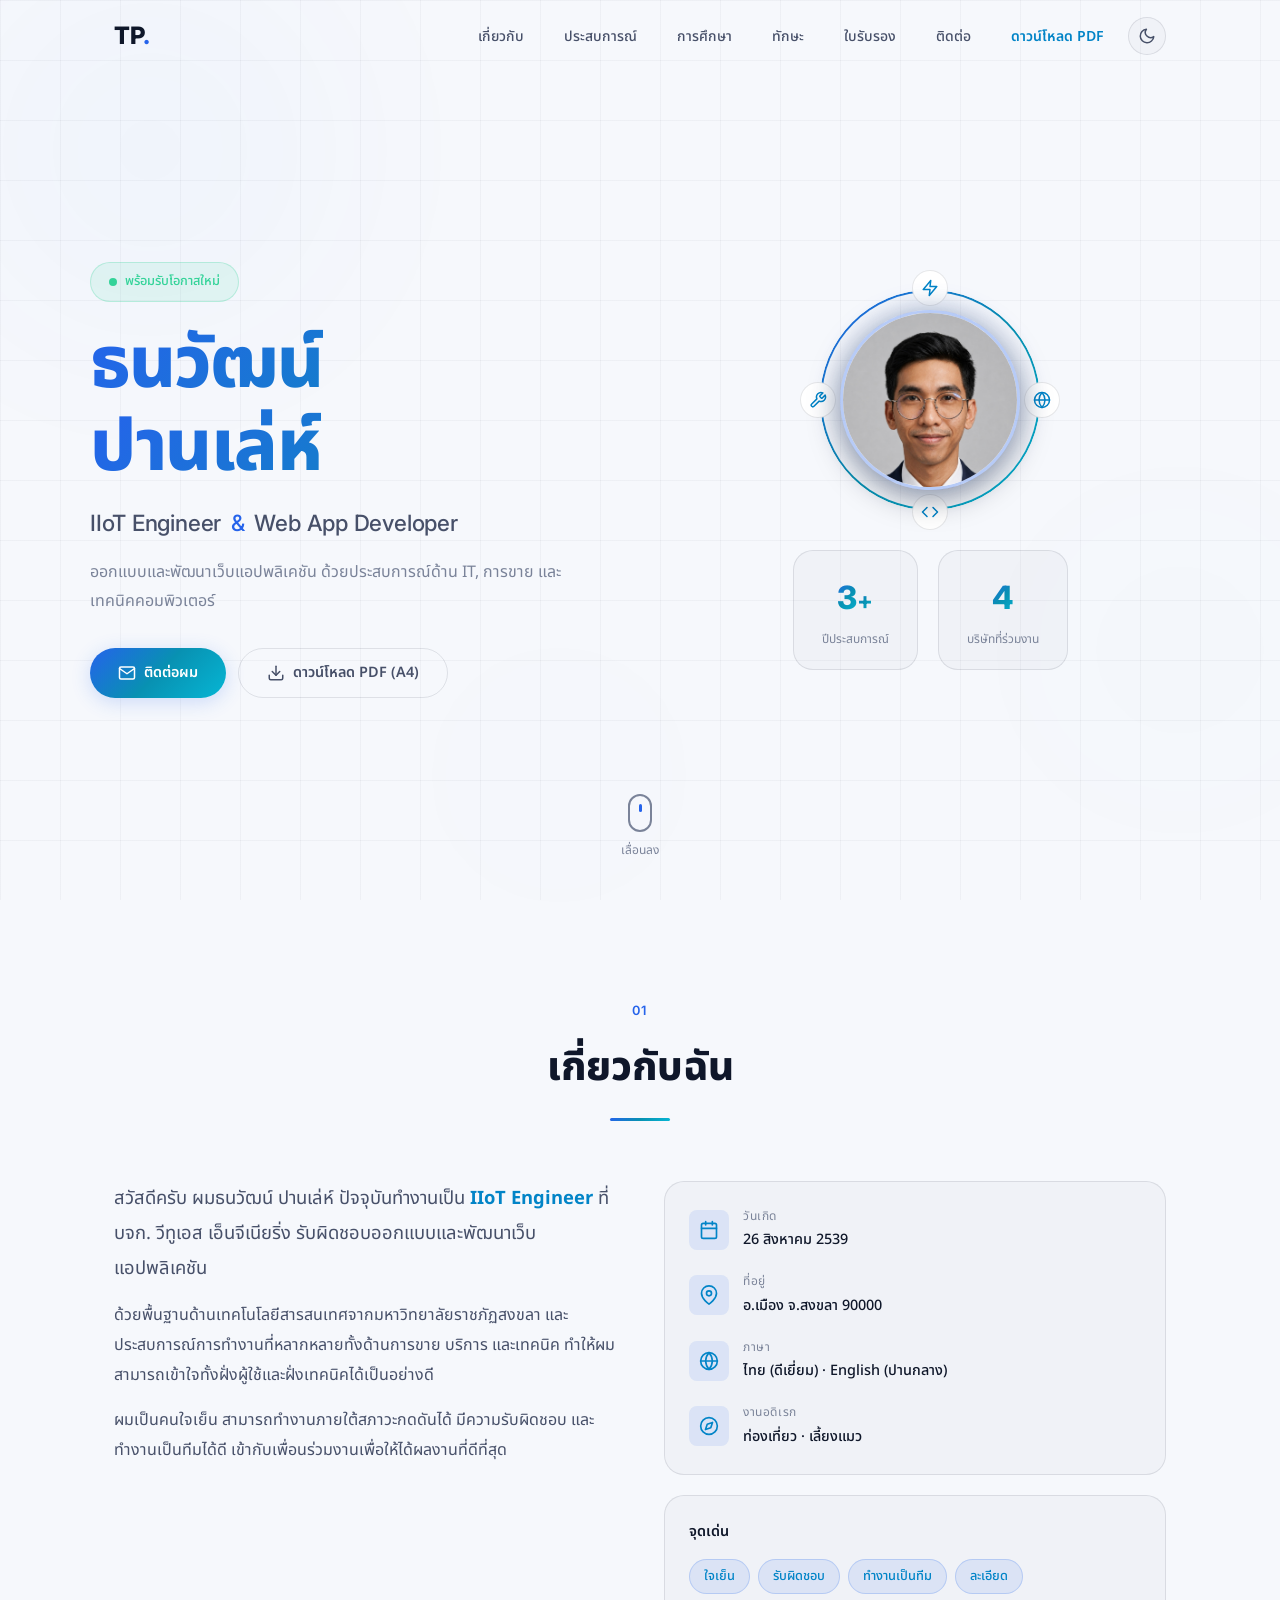
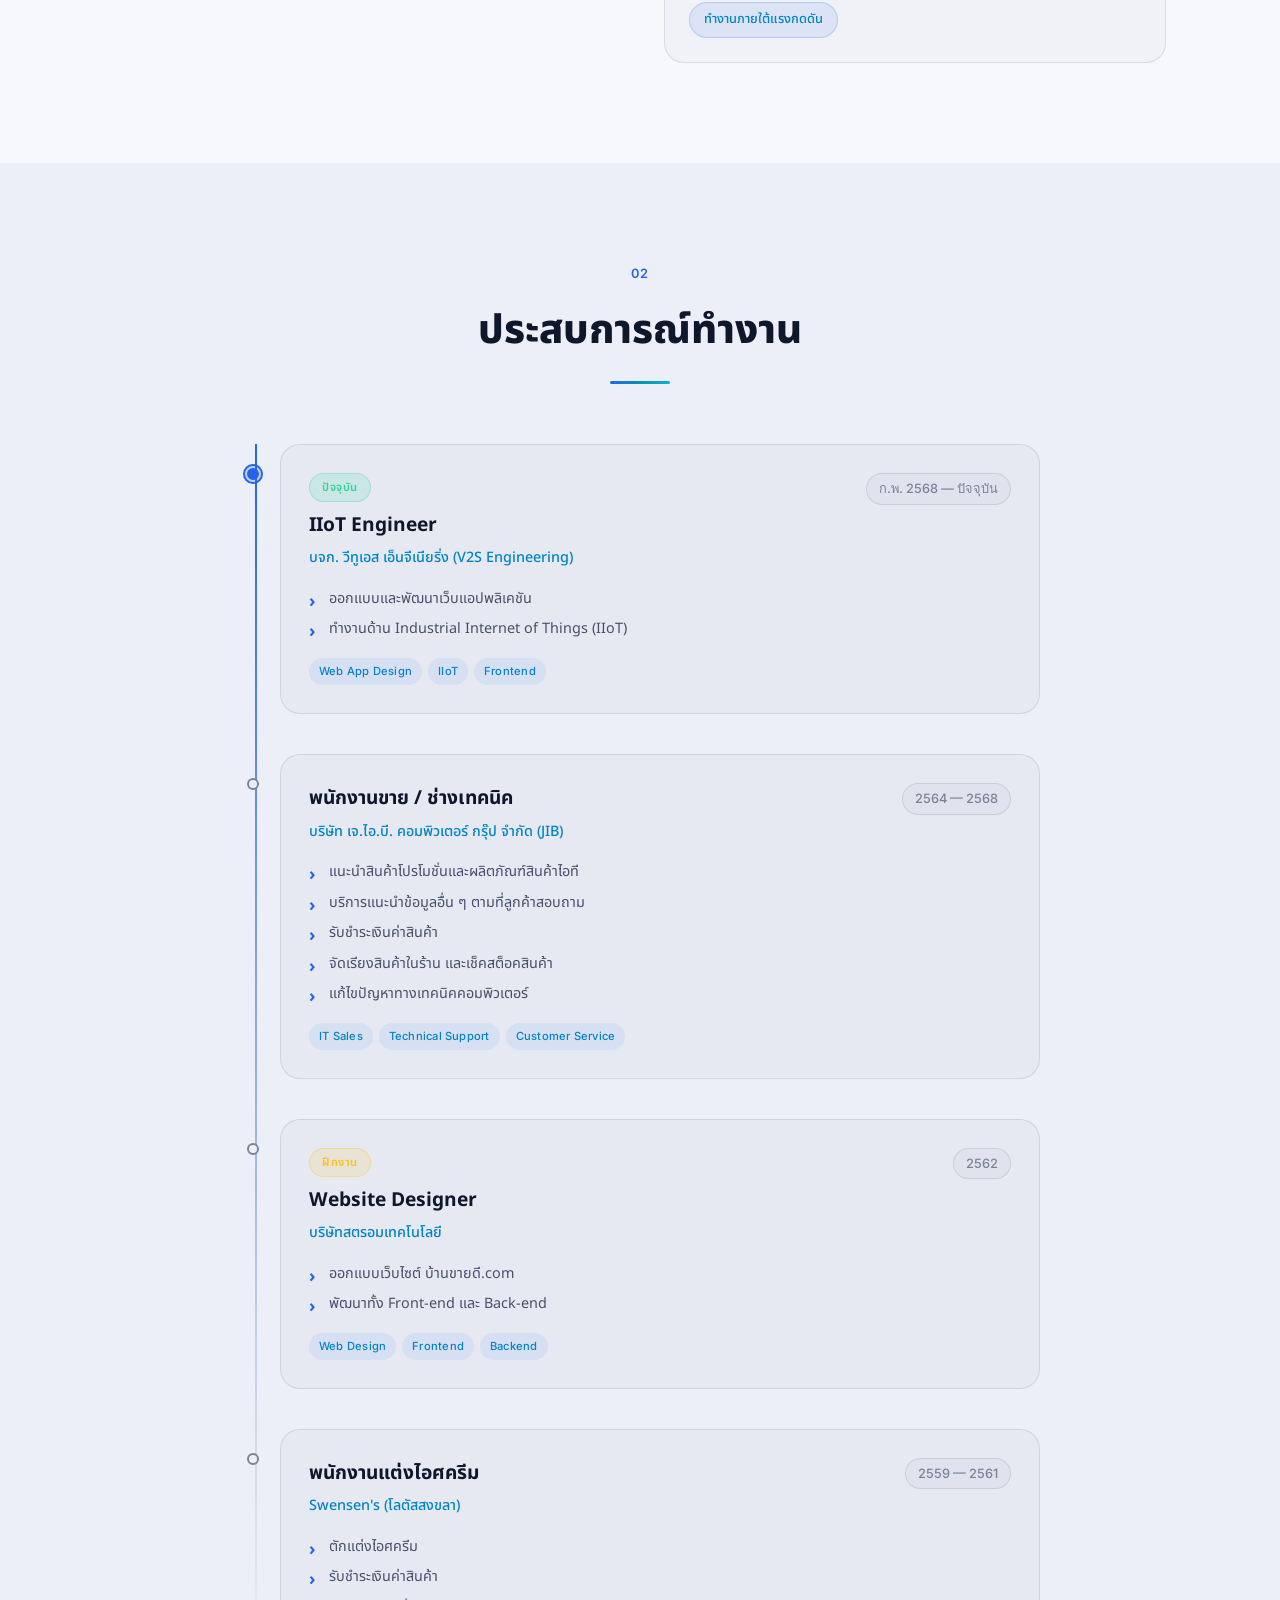
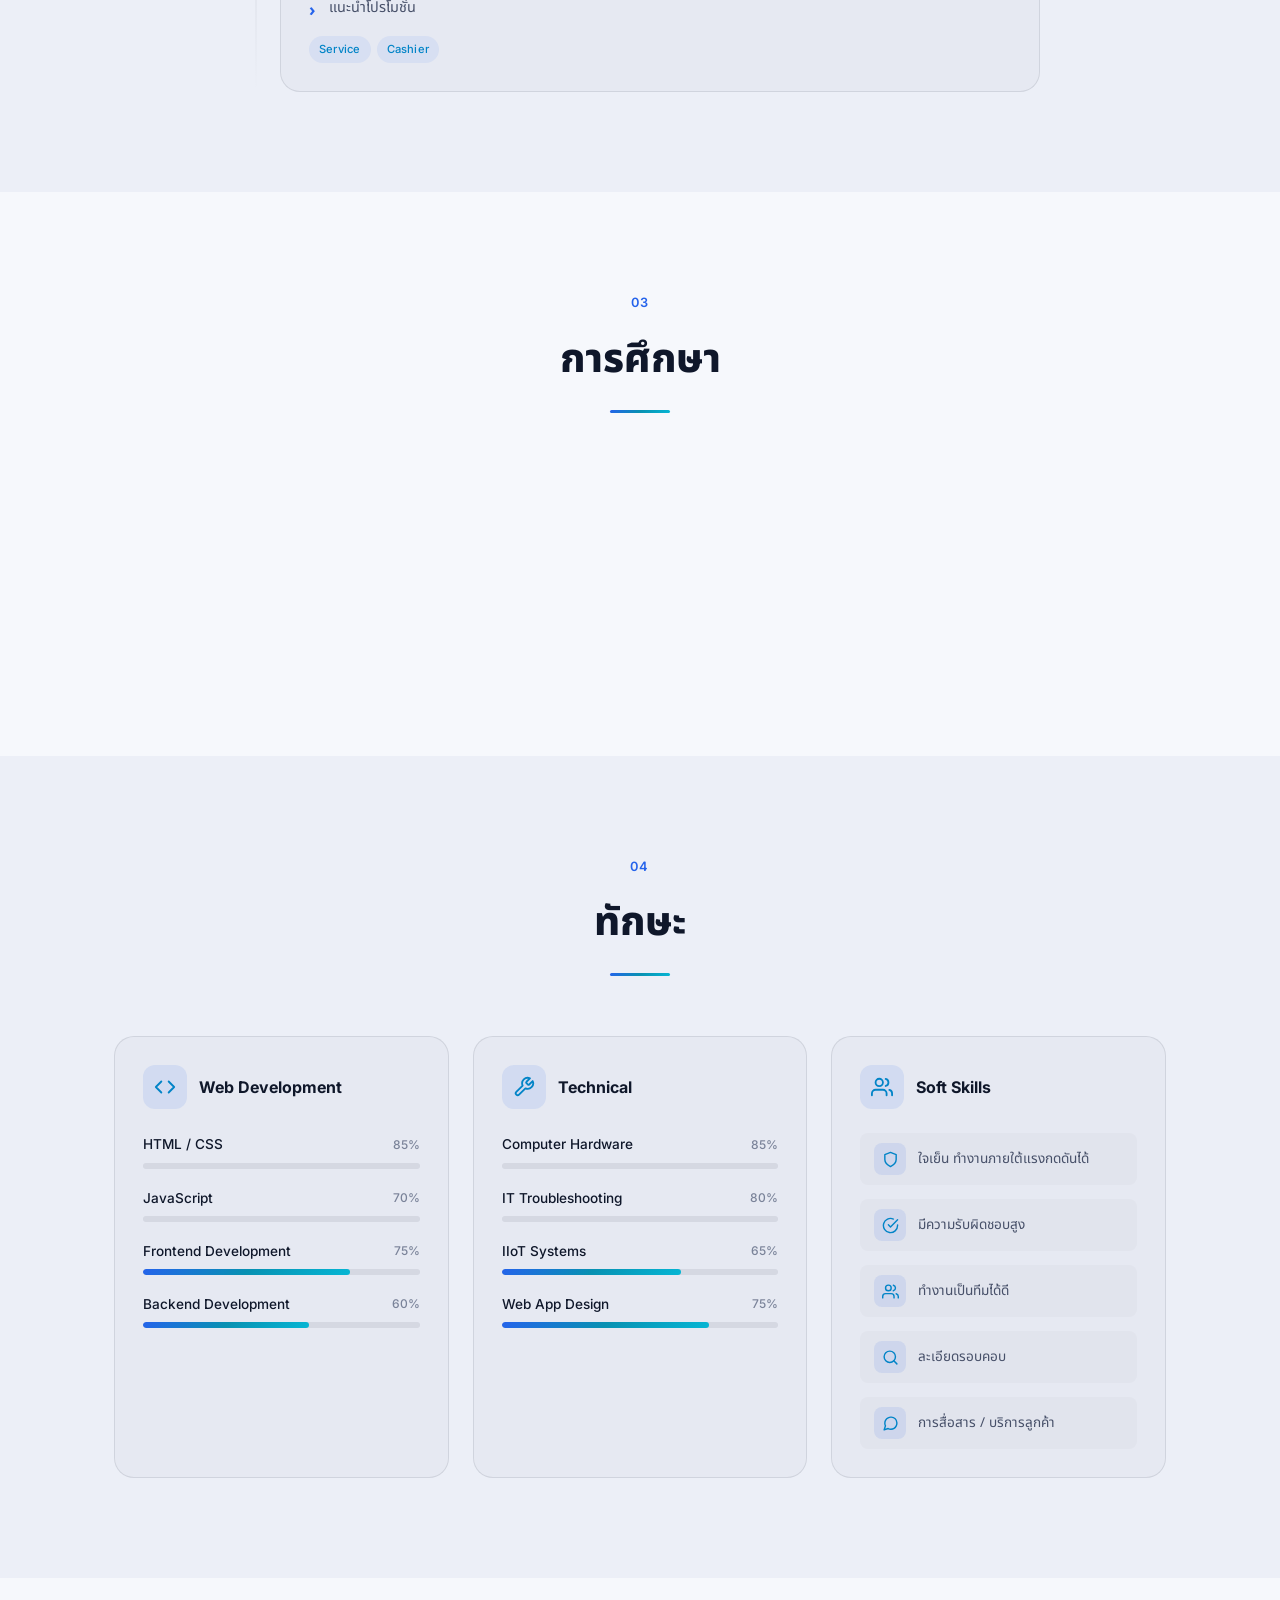
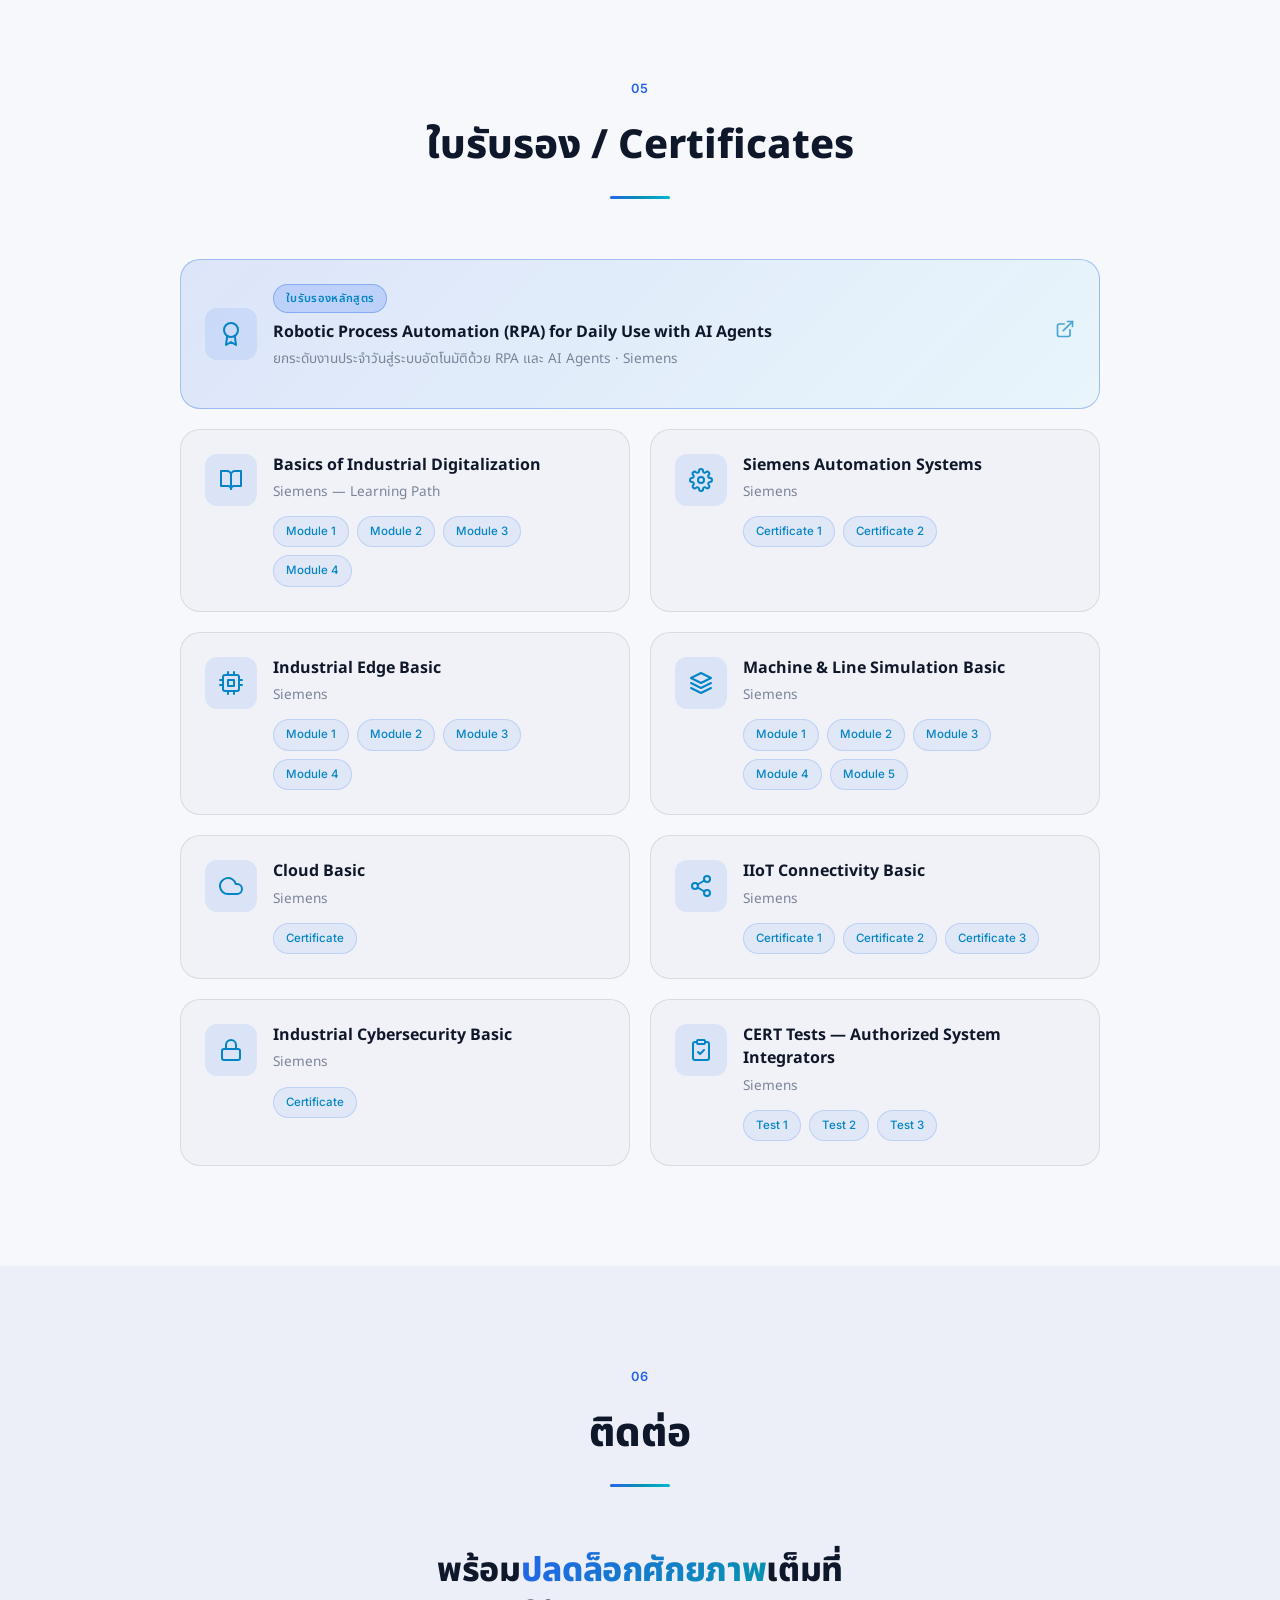
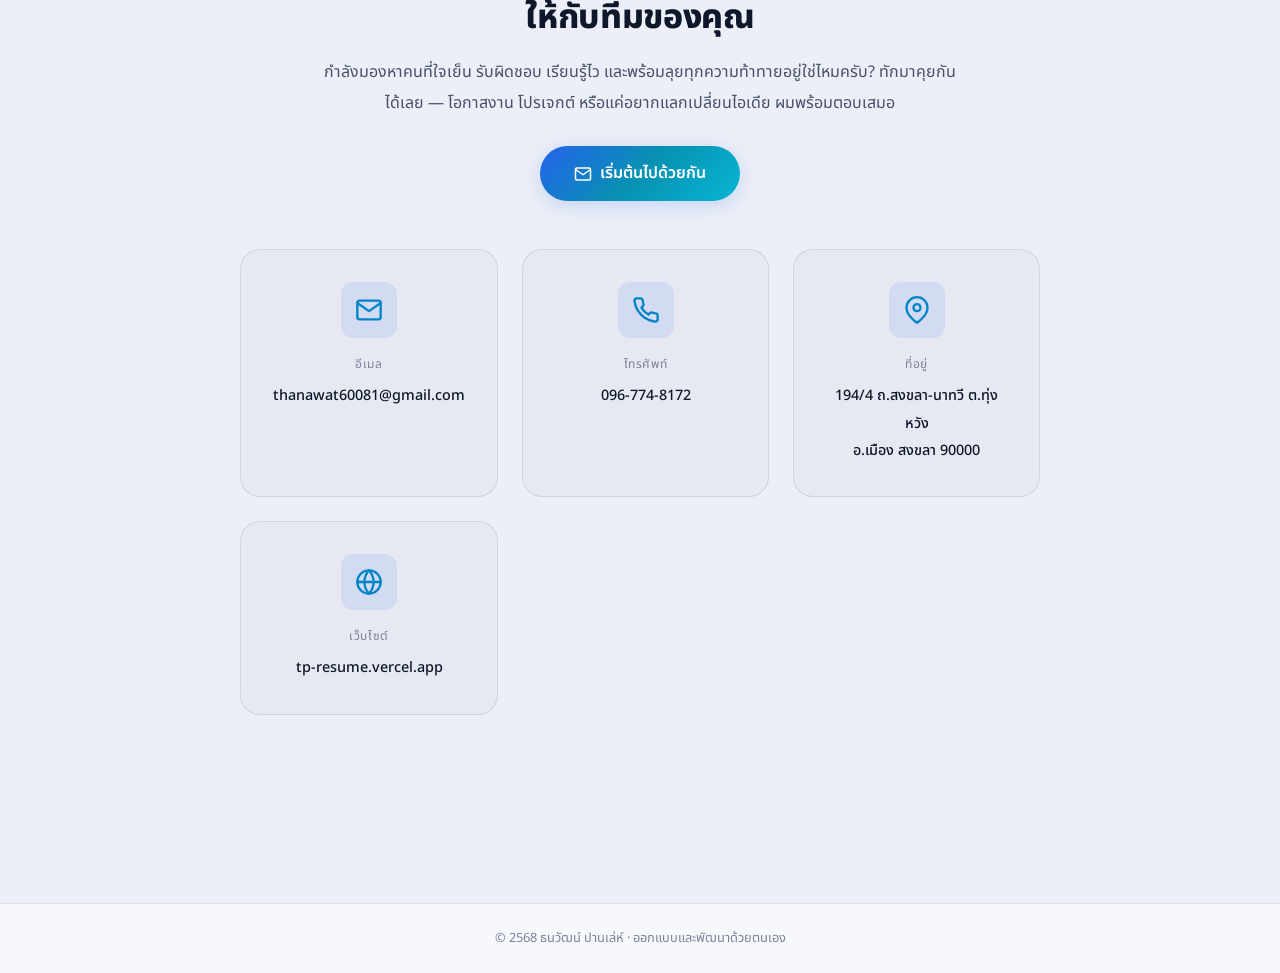
==== commit 50a94a6d: "Add website link to contact section and fix subdistrict spelling - Add a เว็บไซต์ contact card and a" ====
--- a/index.html
+++ b/index.html
@@ -625,7 +625,14 @@
                         <svg width="28" height="28" viewBox="0 0 24 24" fill="none" stroke="currentColor" stroke-width="2" stroke-linecap="round" stroke-linejoin="round"><path d="M21 10c0 7-9 13-9 13s-9-6-9-13a9 9 0 0 1 18 0z"/><circle cx="12" cy="10" r="3"/></svg>
                     </div>
                     <span class="contact-label">ที่อยู่</span>
-                    <span class="contact-value">194/4 ถ.สงขลา-นาทวี ต.กุ้งหวัง<br>อ.เมือง สงขลา 90000</span>
+                    <span class="contact-value">194/4 ถ.สงขลา-นาทวี ต.ทุ่งหวัง<br>อ.เมือง สงขลา 90000</span>
+                </div>
+                <div class="contact-card reveal">
+                    <div class="contact-icon">
+                        <svg width="28" height="28" viewBox="0 0 24 24" fill="none" stroke="currentColor" stroke-width="2" stroke-linecap="round" stroke-linejoin="round"><circle cx="12" cy="12" r="10"/><line x1="2" y1="12" x2="22" y2="12"/><path d="M12 2a15.3 15.3 0 0 1 4 10 15.3 15.3 0 0 1-4 10 15.3 15.3 0 0 1-4-10 15.3 15.3 0 0 1 4-10z"/></svg>
+                    </div>
+                    <span class="contact-label">เว็บไซต์</span>
+                    <a href="https://tp-resume.vercel.app" target="_blank" rel="noopener" class="contact-value">tp-resume.vercel.app</a>
                 </div>
             </div>
             <div class="contact-social reveal">
@@ -635,6 +642,9 @@
                 <a href="https://github.com/Thanawat2539" target="_blank" rel="noopener" class="social-btn" aria-label="GitHub" title="GitHub: Thanawat2539">
                     <svg width="20" height="20" viewBox="0 0 24 24" fill="currentColor"><path d="M12 .5C5.37.5 0 5.78 0 12.29c0 5.2 3.44 9.6 8.21 11.16.6.11.82-.25.82-.56 0-.28-.01-1.02-.02-2-3.34.71-4.04-1.58-4.04-1.58-.55-1.37-1.33-1.74-1.33-1.74-1.09-.73.08-.72.08-.72 1.2.08 1.84 1.22 1.84 1.22 1.07 1.8 2.81 1.28 3.5.98.11-.76.42-1.28.76-1.57-2.67-.3-5.47-1.31-5.47-5.84 0-1.29.47-2.34 1.24-3.17-.12-.3-.54-1.52.12-3.16 0 0 1.01-.32 3.3 1.21a11.5 11.5 0 0 1 6 0c2.29-1.53 3.3-1.21 3.3-1.21.66 1.64.24 2.86.12 3.16.77.83 1.24 1.88 1.24 3.17 0 4.54-2.81 5.53-5.49 5.83.43.37.81 1.1.81 2.22 0 1.6-.01 2.89-.01 3.28 0 .31.21.68.83.56A12.04 12.04 0 0 0 24 12.29C24 5.78 18.63.5 12 .5z"/></svg>
                 </a>
+                <a href="https://tp-resume.vercel.app" target="_blank" rel="noopener" class="social-btn" aria-label="เว็บไซต์" title="เว็บไซต์: tp-resume.vercel.app">
+                    <svg width="22" height="22" viewBox="0 0 24 24" fill="none" stroke="currentColor" stroke-width="2" stroke-linecap="round" stroke-linejoin="round"><circle cx="12" cy="12" r="10"/><line x1="2" y1="12" x2="22" y2="12"/><path d="M12 2a15.3 15.3 0 0 1 4 10 15.3 15.3 0 0 1-4 10 15.3 15.3 0 0 1-4-10 15.3 15.3 0 0 1 4-10z"/></svg>
+                </a>
             </div>
         </div>
     </section>
